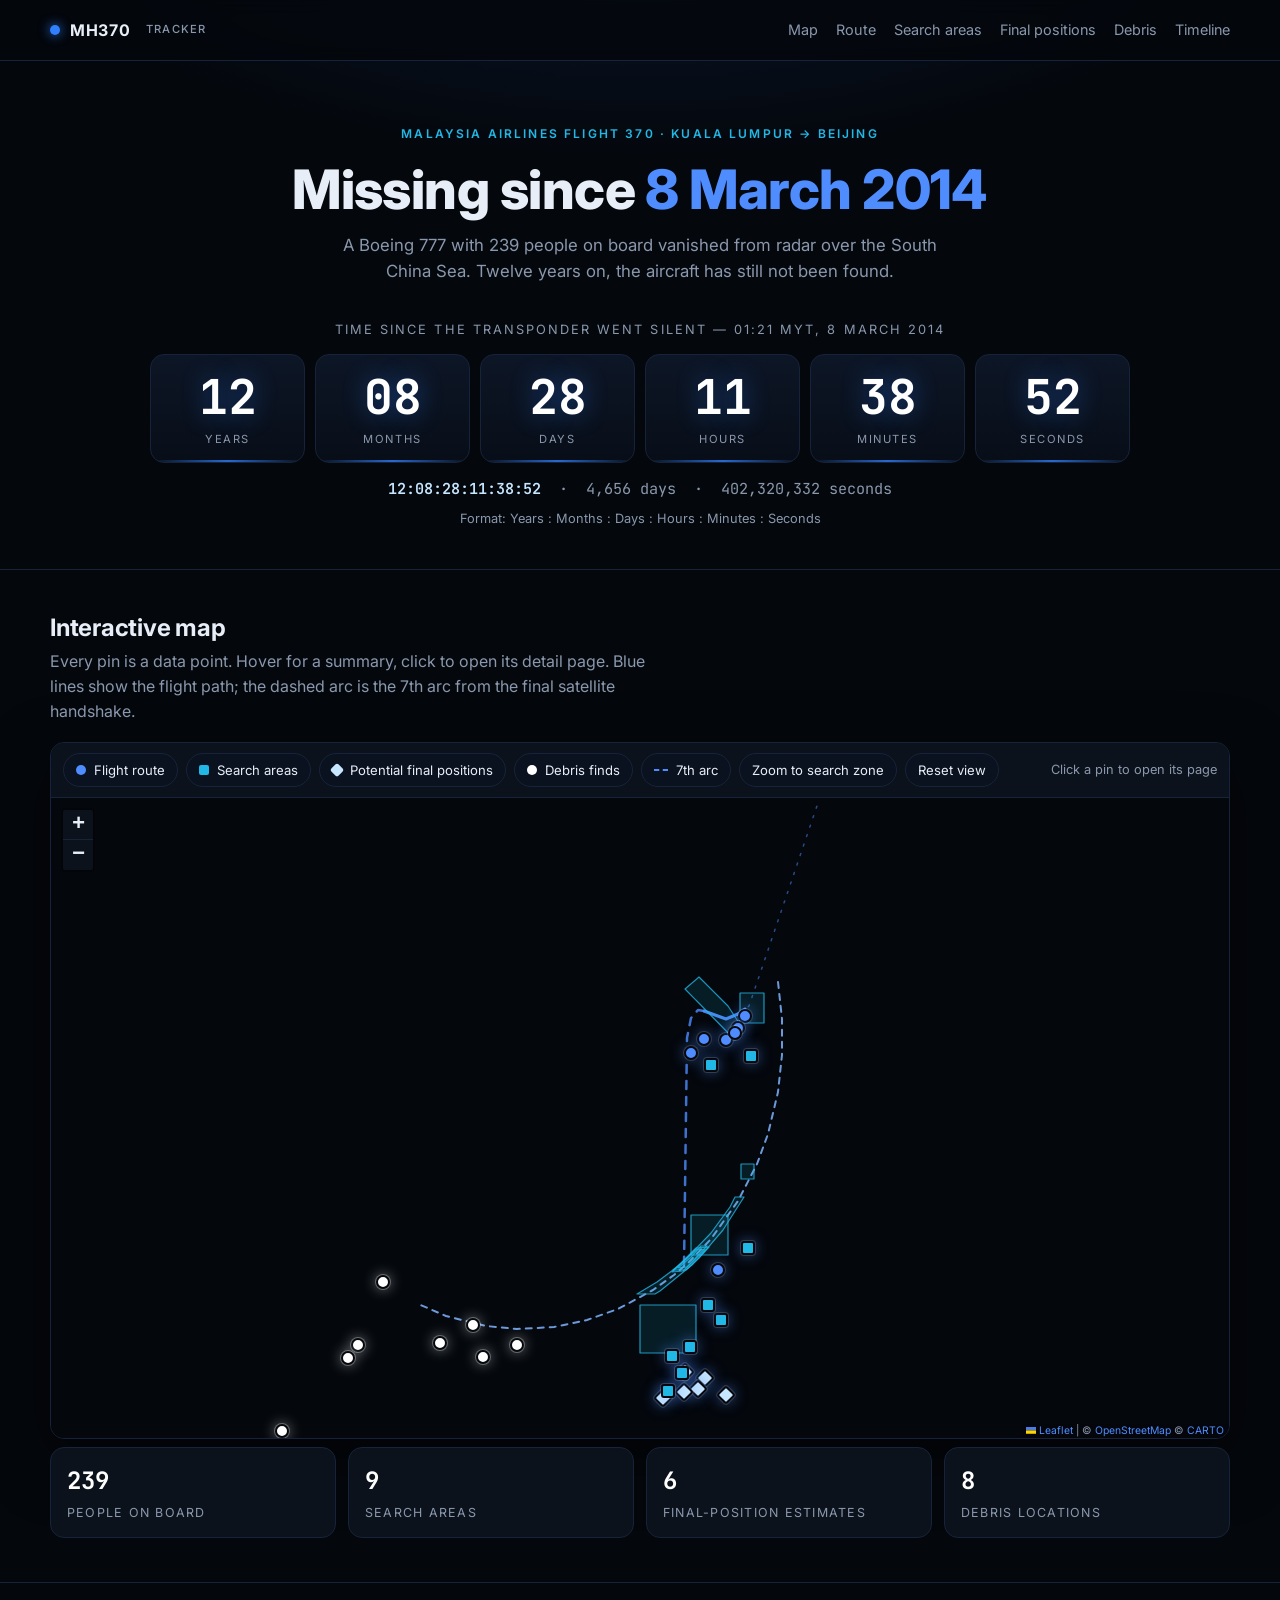
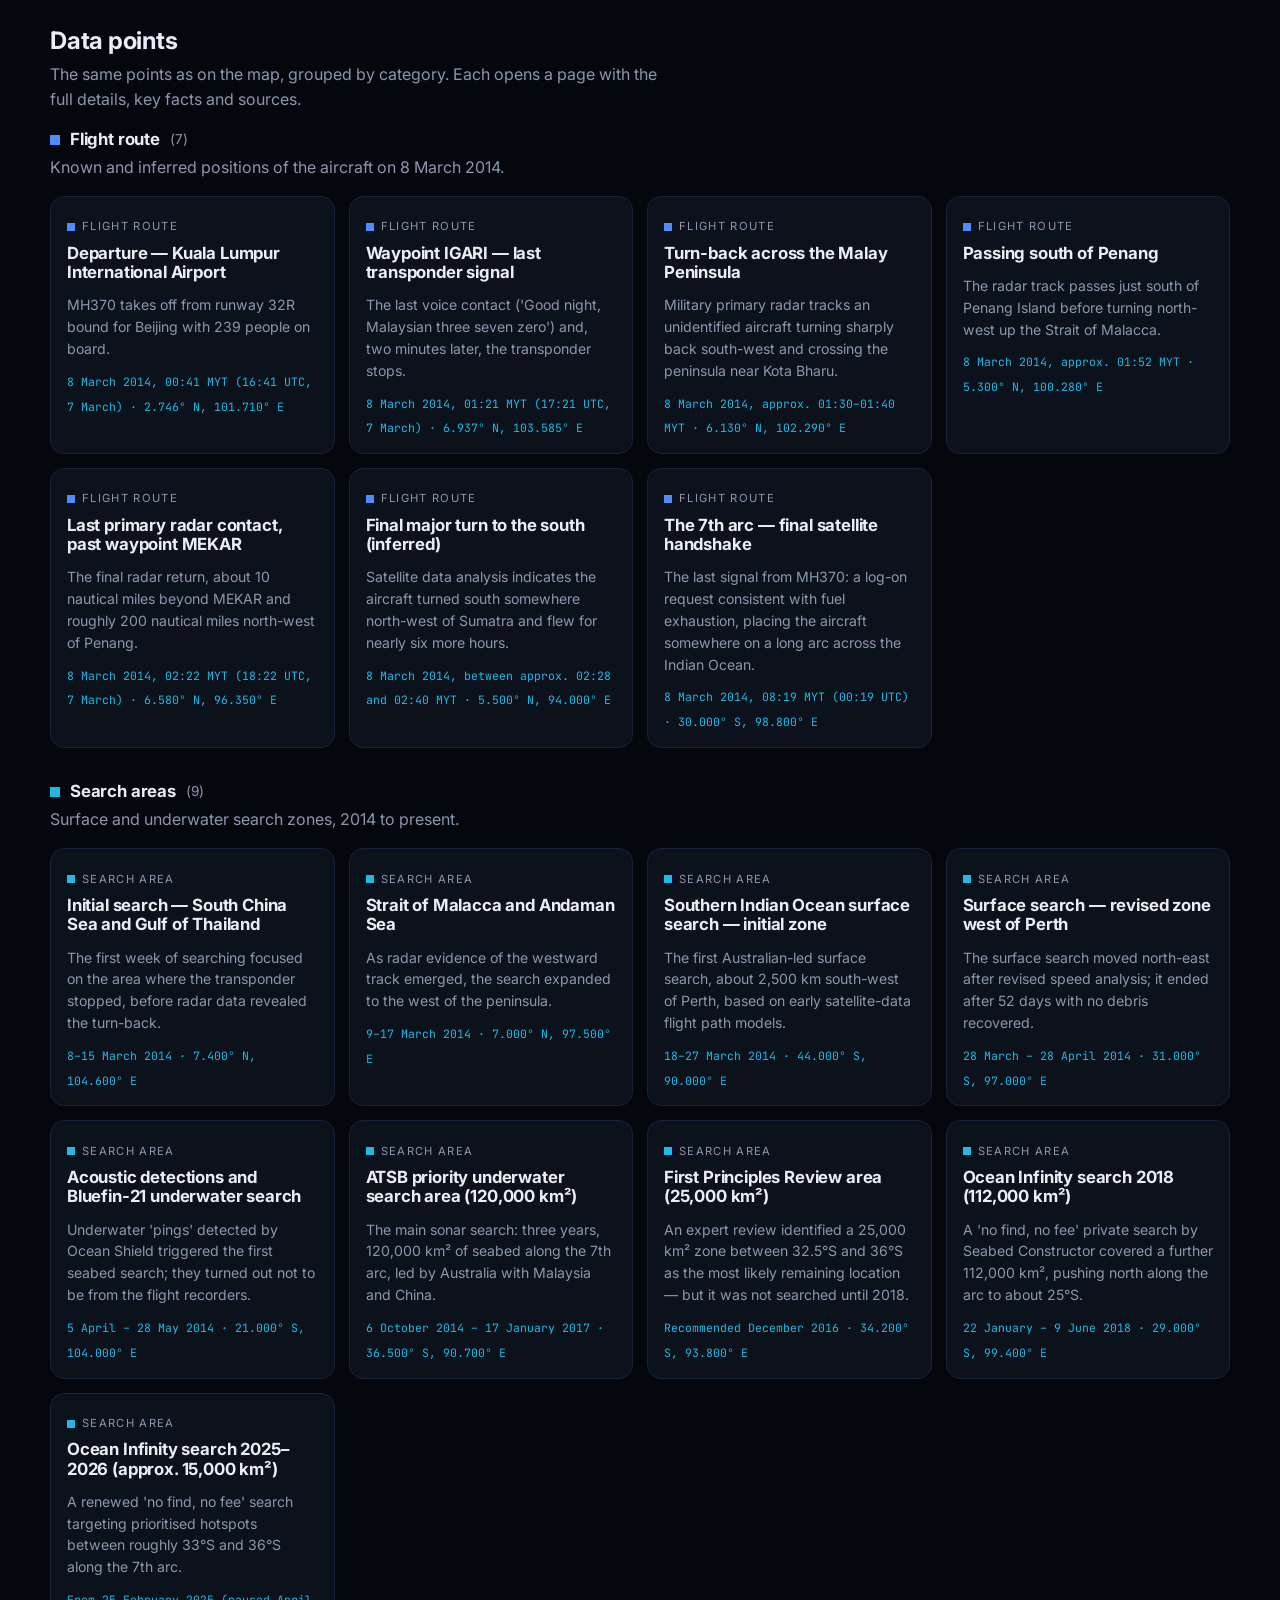
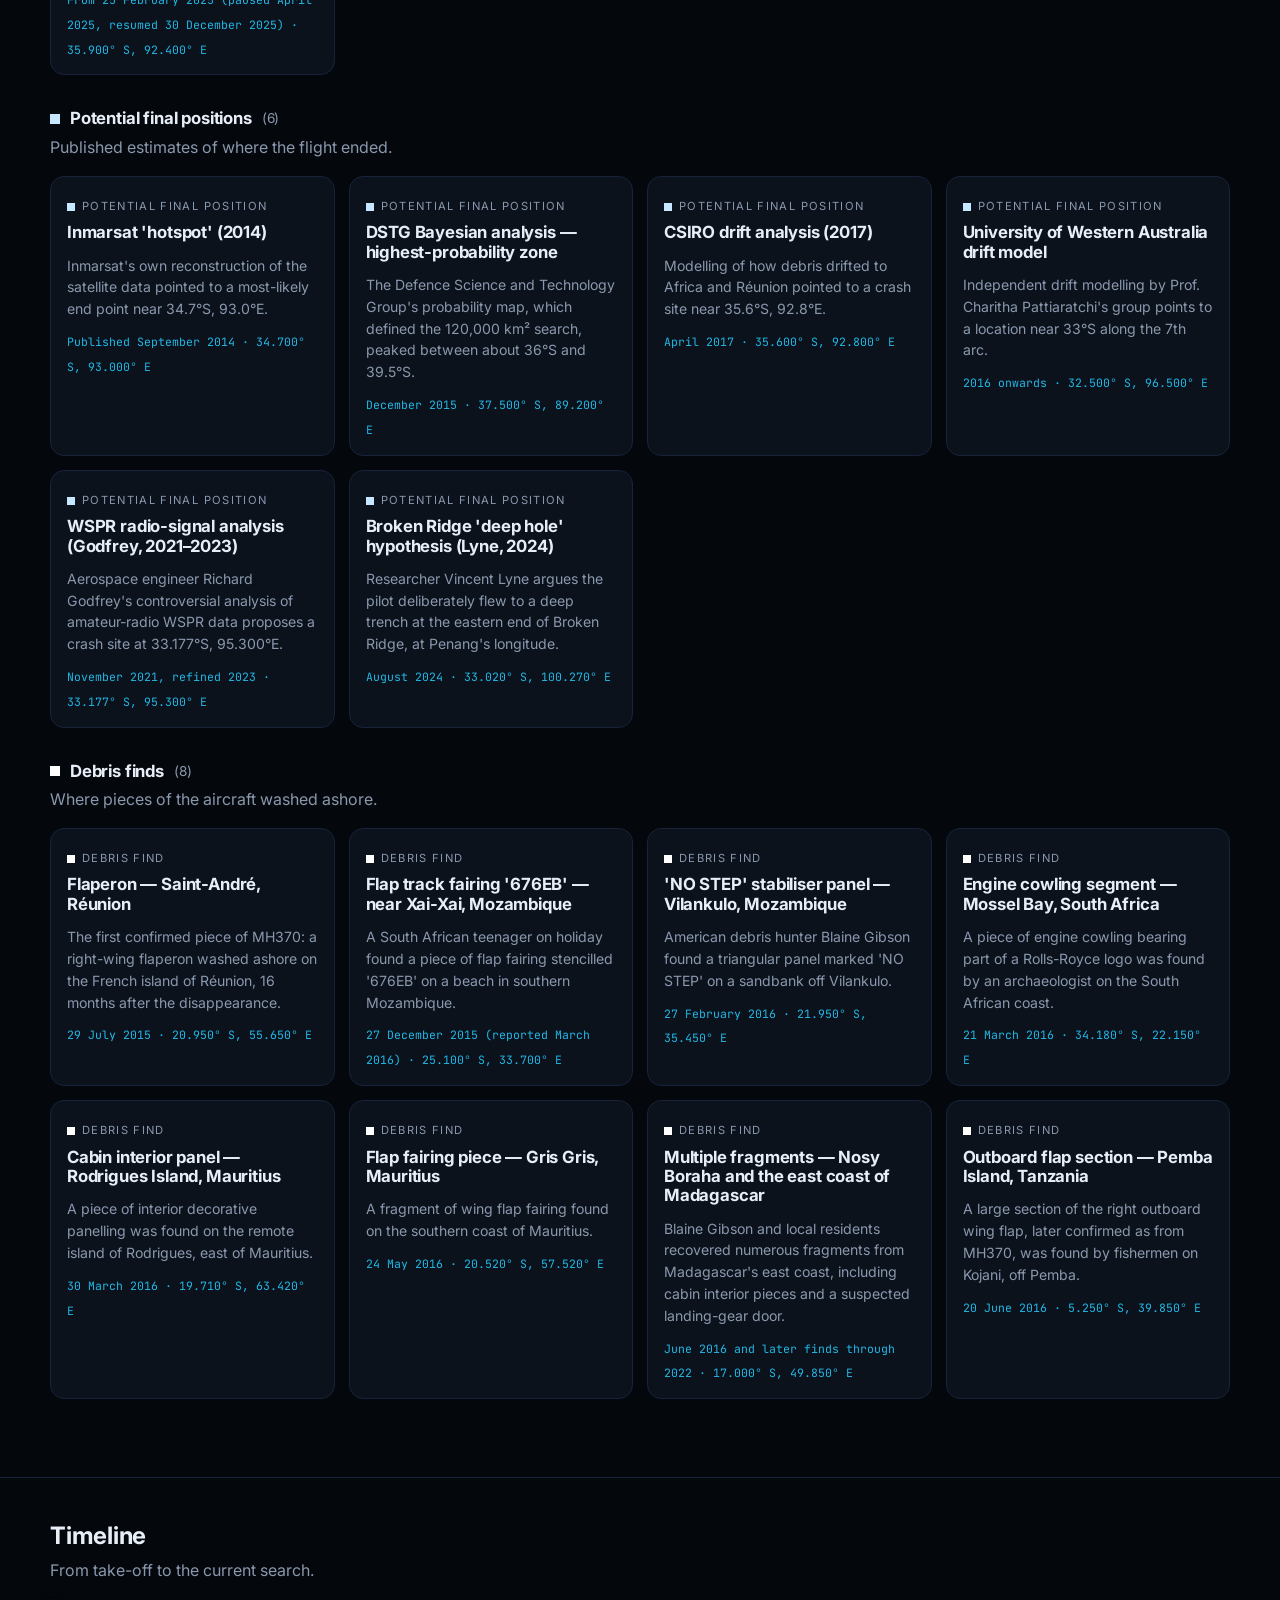
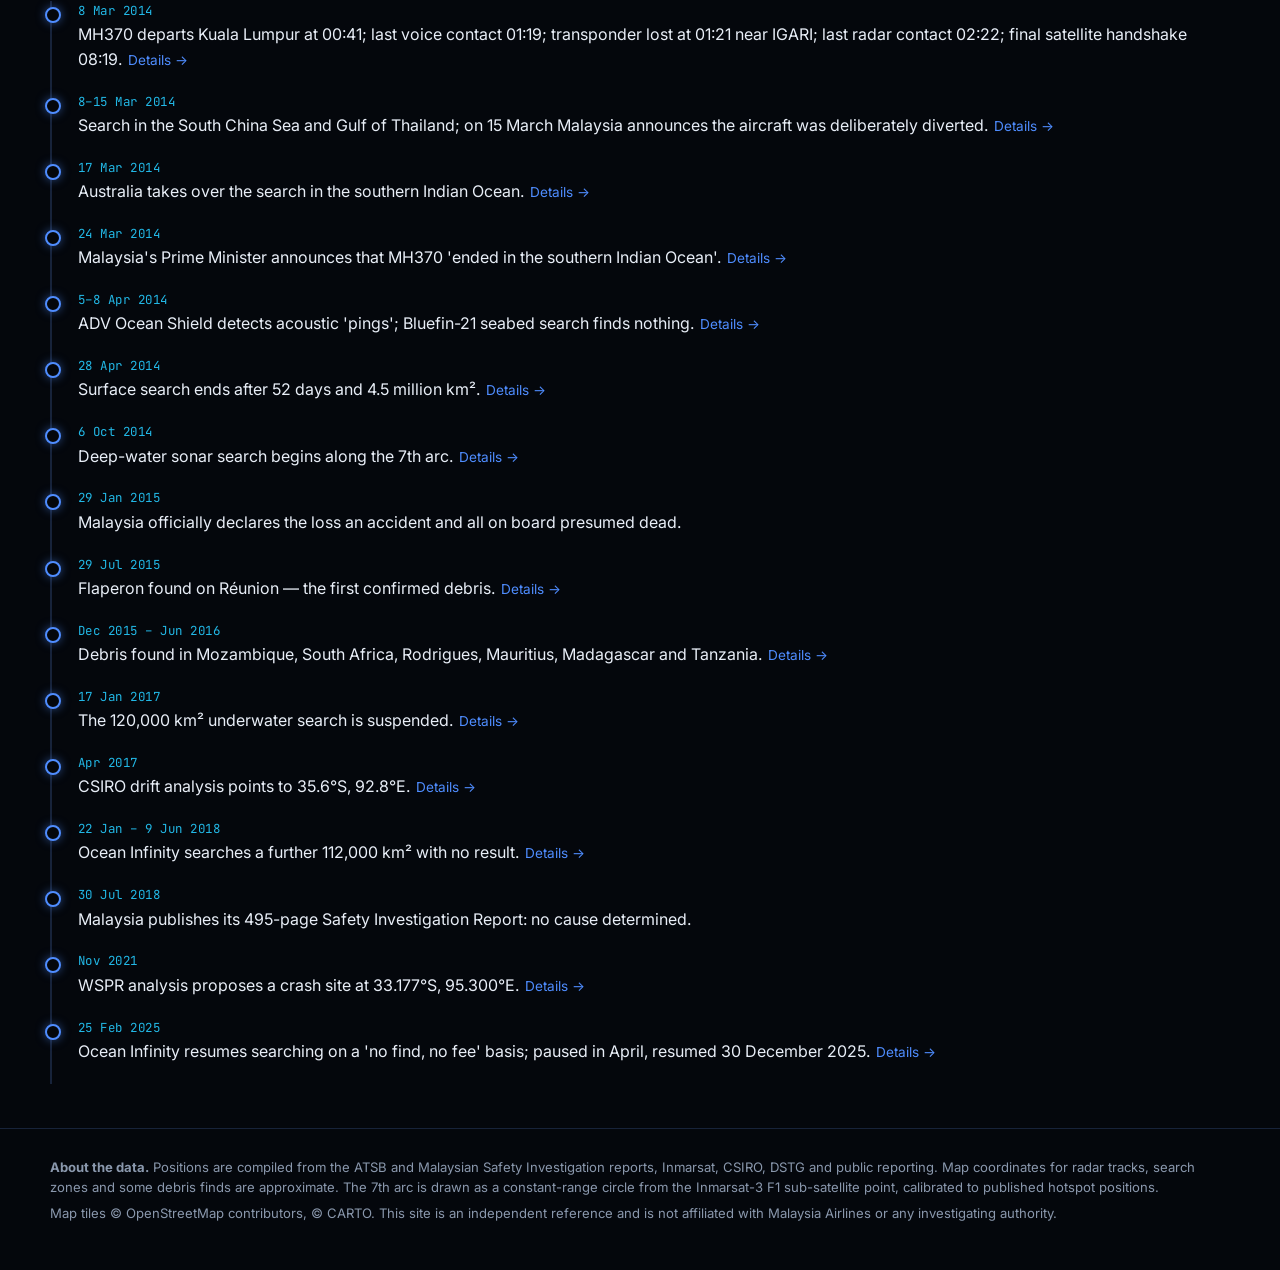
==== index.html @ e1761a9d "Build MH370 tracking website with map, detail pages and elapsed-time counter Static site (no build s" ====
<!DOCTYPE html>
<html lang="en">
<head>
  <meta charset="utf-8">
  <meta name="viewport" content="width=device-width, initial-scale=1">
  <title>MH370 — Flight route, search areas, debris and final positions</title>
  <meta name="description" content="An interactive map and timeline of Malaysia Airlines Flight 370: the flight route, search areas, potential final positions and confirmed debris, with a live counter since the disappearance.">
  <link rel="preconnect" href="https://fonts.googleapis.com">
  <link rel="preconnect" href="https://fonts.gstatic.com" crossorigin>
  <link href="https://fonts.googleapis.com/css2?family=Inter:wght@400;500;600;700;800&family=JetBrains+Mono:wght@400;600;700&display=swap" rel="stylesheet">
  <link rel="stylesheet" href="vendor/leaflet/leaflet.css">
  <link rel="stylesheet" href="css/style.css">
  <link rel="icon" href="data:image/svg+xml,%3Csvg xmlns='http://www.w3.org/2000/svg' viewBox='0 0 32 32'%3E%3Ccircle cx='16' cy='16' r='14' fill='%2304070c'/%3E%3Ccircle cx='16' cy='16' r='6' fill='%232f7fff'/%3E%3C/svg%3E">
</head>
<body>
  <header class="site-header">
    <div class="container">
      <a class="brand" href="index.html"><span class="dot"></span>MH370<small>Tracker</small></a>
      <nav class="nav">
        <a href="#map">Map</a>
        <a href="#group-route">Route</a>
        <a href="#group-search">Search areas</a>
        <a href="#group-position">Final positions</a>
        <a href="#group-debris">Debris</a>
        <a href="#timeline">Timeline</a>
      </nav>
    </div>
  </header>

  <main>
    <section class="hero container">
      <div class="eyebrow">Malaysia Airlines Flight 370 · Kuala Lumpur → Beijing</div>
      <h1>Missing since <span>8 March 2014</span></h1>
      <p class="lede">A Boeing 777 with 239 people on board vanished from radar over the South China Sea. Twelve years on, the aircraft has still not been found.</p>

      <div class="counter" aria-live="off">
        <div class="counter-label">Time since the transponder went silent — 01:21 MYT, 8 March 2014</div>
        <div class="counter-grid" role="timer">
          <div class="counter-cell"><div class="value" id="c-years">0</div><div class="unit">Years</div></div>
          <div class="counter-cell"><div class="value" id="c-months">00</div><div class="unit">Months</div></div>
          <div class="counter-cell"><div class="value" id="c-days">00</div><div class="unit">Days</div></div>
          <div class="counter-cell"><div class="value" id="c-hours">00</div><div class="unit">Hours</div></div>
          <div class="counter-cell"><div class="value" id="c-minutes">00</div><div class="unit">Minutes</div></div>
          <div class="counter-cell"><div class="value" id="c-seconds">00</div><div class="unit">Seconds</div></div>
        </div>
        <div class="counter-inline" id="c-inline"></div>
        <div class="counter-note">Format: Years : Months : Days : Hours : Minutes : Seconds</div>
      </div>
    </section>

    <section class="section" id="map-section">
      <div class="container">
        <div class="section-head">
          <div>
            <h2 id="map-title">Interactive map</h2>
            <p>Every pin is a data point. Hover for a summary, click to open its detail page. Blue lines show the flight path; the dashed arc is the 7th arc from the final satellite handshake.</p>
          </div>
        </div>
        <div class="map-wrap">
          <div class="map-toolbar">
            <button class="chip" data-layer="route"><span class="swatch route"></span>Flight route</button>
            <button class="chip" data-layer="search"><span class="swatch search"></span>Search areas</button>
            <button class="chip" data-layer="position"><span class="swatch position"></span>Potential final positions</button>
            <button class="chip" data-layer="debris"><span class="swatch debris"></span>Debris finds</button>
            <button class="chip" data-layer="arc"><span class="swatch arc"></span>7th arc</button>
            <button class="chip" id="fit-search">Zoom to search zone</button>
            <button class="chip" id="fit-all">Reset view</button>
            <span class="hint">Click a pin to open its page</span>
          </div>
          <div id="map"></div>
        </div>

        <div class="stats">
          <div class="stat"><div class="n">239</div><div class="l">People on board</div></div>
          <div class="stat"><div class="n" id="stat-search">0</div><div class="l">Search areas</div></div>
          <div class="stat"><div class="n" id="stat-position">0</div><div class="l">Final-position estimates</div></div>
          <div class="stat"><div class="n" id="stat-debris">0</div><div class="l">Debris locations</div></div>
        </div>
      </div>
    </section>

    <section class="section" id="data">
      <div class="container">
        <div class="section-head">
          <div>
            <h2>Data points</h2>
            <p>The same points as on the map, grouped by category. Each opens a page with the full details, key facts and sources.</p>
          </div>
        </div>
        <div id="cards"></div>
      </div>
    </section>

    <section class="section" id="timeline-section">
      <div class="container">
        <div class="section-head">
          <div>
            <h2 id="timeline-title">Timeline</h2>
            <p>From take-off to the current search.</p>
          </div>
        </div>
        <ol class="timeline" id="timeline"></ol>
      </div>
    </section>
  </main>

  <footer class="site-footer">
    <div class="container">
      <p><strong>About the data.</strong> Positions are compiled from the ATSB and Malaysian Safety Investigation reports, Inmarsat, CSIRO, DSTG and public reporting. Map coordinates for radar tracks, search zones and some debris finds are approximate. The 7th arc is drawn as a constant-range circle from the Inmarsat-3 F1 sub-satellite point, calibrated to published hotspot positions.</p>
      <p>Map tiles © OpenStreetMap contributors, © CARTO. This site is an independent reference and is not affiliated with Malaysia Airlines or any investigating authority.</p>
    </div>
  </footer>

  <script src="vendor/leaflet/leaflet.js"></script>
  <script src="js/data.js"></script>
  <script src="js/geo.js"></script>
  <script src="js/app.js"></script>
</body>
</html>
---- vendor/leaflet/leaflet.css ----
/* required styles */

.leaflet-pane,
.leaflet-tile,
.leaflet-marker-icon,
.leaflet-marker-shadow,
.leaflet-tile-container,
.leaflet-pane > svg,
.leaflet-pane > canvas,
.leaflet-zoom-box,
.leaflet-image-layer,
.leaflet-layer {
	position: absolute;
	left: 0;
	top: 0;
	}
.leaflet-container {
	overflow: hidden;
	}
.leaflet-tile,
.leaflet-marker-icon,
.leaflet-marker-shadow {
	-webkit-user-select: none;
	   -moz-user-select: none;
	        user-select: none;
	  -webkit-user-drag: none;
	}
/* Prevents IE11 from highlighting tiles in blue */
.leaflet-tile::selection {
	background: transparent;
}
/* Safari renders non-retina tile on retina better with this, but Chrome is worse */
.leaflet-safari .leaflet-tile {
	image-rendering: -webkit-optimize-contrast;
	}
/* hack that prevents hw layers "stretching" when loading new tiles */
.leaflet-safari .leaflet-tile-container {
	width: 1600px;
	height: 1600px;
	-webkit-transform-origin: 0 0;
	}
.leaflet-marker-icon,
.leaflet-marker-shadow {
	display: block;
	}
/* .leaflet-container svg: reset svg max-width decleration shipped in Joomla! (joomla.org) 3.x */
/* .leaflet-container img: map is broken in FF if you have max-width: 100% on tiles */
.leaflet-container .leaflet-overlay-pane svg {
	max-width: none !important;
	max-height: none !important;
	}
.leaflet-container .leaflet-marker-pane img,
.leaflet-container .leaflet-shadow-pane img,
.leaflet-container .leaflet-tile-pane img,
.leaflet-container img.leaflet-image-layer,
.leaflet-container .leaflet-tile {
	max-width: none !important;
	max-height: none !important;
	width: auto;
	padding: 0;
	}

.leaflet-container img.leaflet-tile {
	/* See: https://bugs.chromium.org/p/chromium/issues/detail?id=600120 */
	mix-blend-mode: plus-lighter;
}

.leaflet-container.leaflet-touch-zoom {
	-ms-touch-action: pan-x pan-y;
	touch-action: pan-x pan-y;
	}
.leaflet-container.leaflet-touch-drag {
	-ms-touch-action: pinch-zoom;
	/* Fallback for FF which doesn't support pinch-zoom */
	touch-action: none;
	touch-action: pinch-zoom;
}
.leaflet-container.leaflet-touch-drag.leaflet-touch-zoom {
	-ms-touch-action: none;
	touch-action: none;
}
.leaflet-container {
	-webkit-tap-highlight-color: transparent;
}
.leaflet-container a {
	-webkit-tap-highlight-color: rgba(51, 181, 229, 0.4);
}
.leaflet-tile {
	filter: inherit;
	visibility: hidden;
	}
.leaflet-tile-loaded {
	visibility: inherit;
	}
.leaflet-zoom-box {
	width: 0;
	height: 0;
	-moz-box-sizing: border-box;
	     box-sizing: border-box;
	z-index: 800;
	}
/* workaround for https://bugzilla.mozilla.org/show_bug.cgi?id=888319 */
.leaflet-overlay-pane svg {
	-moz-user-select: none;
	}

.leaflet-pane         { z-index: 400; }

.leaflet-tile-pane    { z-index: 200; }
.leaflet-overlay-pane { z-index: 400; }
.leaflet-shadow-pane  { z-index: 500; }
.leaflet-marker-pane  { z-index: 600; }
.leaflet-tooltip-pane   { z-index: 650; }
.leaflet-popup-pane   { z-index: 700; }

.leaflet-map-pane canvas { z-index: 100; }
.leaflet-map-pane svg    { z-index: 200; }

.leaflet-vml-shape {
	width: 1px;
	height: 1px;
	}
.lvml {
	behavior: url(#default#VML);
	display: inline-block;
	position: absolute;
	}


/* control positioning */

.leaflet-control {
	position: relative;
	z-index: 800;
	pointer-events: visiblePainted; /* IE 9-10 doesn't have auto */
	pointer-events: auto;
	}
.leaflet-top,
.leaflet-bottom {
	position: absolute;
	z-index: 1000;
	pointer-events: none;
	}
.leaflet-top {
	top: 0;
	}
.leaflet-right {
	right: 0;
	}
.leaflet-bottom {
	bottom: 0;
	}
.leaflet-left {
	left: 0;
	}
.leaflet-control {
	float: left;
	clear: both;
	}
.leaflet-right .leaflet-control {
	float: right;
	}
.leaflet-top .leaflet-control {
	margin-top: 10px;
	}
.leaflet-bottom .leaflet-control {
	margin-bottom: 10px;
	}
.leaflet-left .leaflet-control {
	margin-left: 10px;
	}
.leaflet-right .leaflet-control {
	margin-right: 10px;
	}


/* zoom and fade animations */

.leaflet-fade-anim .leaflet-popup {
	opacity: 0;
	-webkit-transition: opacity 0.2s linear;
	   -moz-transition: opacity 0.2s linear;
	        transition: opacity 0.2s linear;
	}
.leaflet-fade-anim .leaflet-map-pane .leaflet-popup {
	opacity: 1;
	}
.leaflet-zoom-animated {
	-webkit-transform-origin: 0 0;
	    -ms-transform-origin: 0 0;
	        transform-origin: 0 0;
	}
svg.leaflet-zoom-animated {
	will-change: transform;
}

.leaflet-zoom-anim .leaflet-zoom-animated {
	-webkit-transition: -webkit-transform 0.25s cubic-bezier(0,0,0.25,1);
	   -moz-transition:    -moz-transform 0.25s cubic-bezier(0,0,0.25,1);
	        transition:         transform 0.25s cubic-bezier(0,0,0.25,1);
	}
.leaflet-zoom-anim .leaflet-tile,
.leaflet-pan-anim .leaflet-tile {
	-webkit-transition: none;
	   -moz-transition: none;
	        transition: none;
	}

.leaflet-zoom-anim .leaflet-zoom-hide {
	visibility: hidden;
	}


/* cursors */

.leaflet-interactive {
	cursor: pointer;
	}
.leaflet-grab {
	cursor: -webkit-grab;
	cursor:    -moz-grab;
	cursor:         grab;
	}
.leaflet-crosshair,
.leaflet-crosshair .leaflet-interactive {
	cursor: crosshair;
	}
.leaflet-popup-pane,
.leaflet-control {
	cursor: auto;
	}
.leaflet-dragging .leaflet-grab,
.leaflet-dragging .leaflet-grab .leaflet-interactive,
.leaflet-dragging .leaflet-marker-draggable {
	cursor: move;
	cursor: -webkit-grabbing;
	cursor:    -moz-grabbing;
	cursor:         grabbing;
	}

/* marker & overlays interactivity */
.leaflet-marker-icon,
.leaflet-marker-shadow,
.leaflet-image-layer,
.leaflet-pane > svg path,
.leaflet-tile-container {
	pointer-events: none;
	}

.leaflet-marker-icon.leaflet-interactive,
.leaflet-image-layer.leaflet-interactive,
.leaflet-pane > svg path.leaflet-interactive,
svg.leaflet-image-layer.leaflet-interactive path {
	pointer-events: visiblePainted; /* IE 9-10 doesn't have auto */
	pointer-events: auto;
	}

/* visual tweaks */

.leaflet-container {
	background: #ddd;
	outline-offset: 1px;
	}
.leaflet-container a {
	color: #0078A8;
	}
.leaflet-zoom-box {
	border: 2px dotted #38f;
	background: rgba(255,255,255,0.5);
	}


/* general typography */
.leaflet-container {
	font-family: "Helvetica Neue", Arial, Helvetica, sans-serif;
	font-size: 12px;
	font-size: 0.75rem;
	line-height: 1.5;
	}


/* general toolbar styles */

.leaflet-bar {
	box-shadow: 0 1px 5px rgba(0,0,0,0.65);
	border-radius: 4px;
	}
.leaflet-bar a {
	background-color: #fff;
	border-bottom: 1px solid #ccc;
	width: 26px;
	height: 26px;
	line-height: 26px;
	display: block;
	text-align: center;
	text-decoration: none;
	color: black;
	}
.leaflet-bar a,
.leaflet-control-layers-toggle {
	background-position: 50% 50%;
	background-repeat: no-repeat;
	display: block;
	}
.leaflet-bar a:hover,
.leaflet-bar a:focus {
	background-color: #f4f4f4;
	}
.leaflet-bar a:first-child {
	border-top-left-radius: 4px;
	border-top-right-radius: 4px;
	}
.leaflet-bar a:last-child {
	border-bottom-left-radius: 4px;
	border-bottom-right-radius: 4px;
	border-bottom: none;
	}
.leaflet-bar a.leaflet-disabled {
	cursor: default;
	background-color: #f4f4f4;
	color: #bbb;
	}

.leaflet-touch .leaflet-bar a {
	width: 30px;
	height: 30px;
	line-height: 30px;
	}
.leaflet-touch .leaflet-bar a:first-child {
	border-top-left-radius: 2px;
	border-top-right-radius: 2px;
	}
.leaflet-touch .leaflet-bar a:last-child {
	border-bottom-left-radius: 2px;
	border-bottom-right-radius: 2px;
	}

/* zoom control */

.leaflet-control-zoom-in,
.leaflet-control-zoom-out {
	font: bold 18px 'Lucida Console', Monaco, monospace;
	text-indent: 1px;
	}

.leaflet-touch .leaflet-control-zoom-in, .leaflet-touch .leaflet-control-zoom-out  {
	font-size: 22px;
	}


/* layers control */

.leaflet-control-layers {
	box-shadow: 0 1px 5px rgba(0,0,0,0.4);
	background: #fff;
	border-radius: 5px;
	}
.leaflet-control-layers-toggle {
	background-image: url(images/layers.png);
	width: 36px;
	height: 36px;
	}
.leaflet-retina .leaflet-control-layers-toggle {
	background-image: url(images/layers-2x.png);
	background-size: 26px 26px;
	}
.leaflet-touch .leaflet-control-layers-toggle {
	width: 44px;
	height: 44px;
	}
.leaflet-control-layers .leaflet-control-layers-list,
.leaflet-control-layers-expanded .leaflet-control-layers-toggle {
	display: none;
	}
.leaflet-control-layers-expanded .leaflet-control-layers-list {
	display: block;
	position: relative;
	}
.leaflet-control-layers-expanded {
	padding: 6px 10px 6px 6px;
	color: #333;
	background: #fff;
	}
.leaflet-control-layers-scrollbar {
	overflow-y: scroll;
	overflow-x: hidden;
	padding-right: 5px;
	}
.leaflet-control-layers-selector {
	margin-top: 2px;
	position: relative;
	top: 1px;
	}
.leaflet-control-layers label {
	display: block;
	font-size: 13px;
	font-size: 1.08333em;
	}
.leaflet-control-layers-separator {
	height: 0;
	border-top: 1px solid #ddd;
	margin: 5px -10px 5px -6px;
	}

/* Default icon URLs */
.leaflet-default-icon-path { /* used only in path-guessing heuristic, see L.Icon.Default */
	background-image: url(images/marker-icon.png);
	}


/* attribution and scale controls */

.leaflet-container .leaflet-control-attribution {
	background: #fff;
	background: rgba(255, 255, 255, 0.8);
	margin: 0;
	}
.leaflet-control-attribution,
.leaflet-control-scale-line {
	padding: 0 5px;
	color: #333;
	line-height: 1.4;
	}
.leaflet-control-attribution a {
	text-decoration: none;
	}
.leaflet-control-attribution a:hover,
.leaflet-control-attribution a:focus {
	text-decoration: underline;
	}
.leaflet-attribution-flag {
	display: inline !important;
	vertical-align: baseline !important;
	width: 1em;
	height: 0.6669em;
	}
.leaflet-left .leaflet-control-scale {
	margin-left: 5px;
	}
.leaflet-bottom .leaflet-control-scale {
	margin-bottom: 5px;
	}
.leaflet-control-scale-line {
	border: 2px solid #777;
	border-top: none;
	line-height: 1.1;
	padding: 2px 5px 1px;
	white-space: nowrap;
	-moz-box-sizing: border-box;
	     box-sizing: border-box;
	background: rgba(255, 255, 255, 0.8);
	text-shadow: 1px 1px #fff;
	}
.leaflet-control-scale-line:not(:first-child) {
	border-top: 2px solid #777;
	border-bottom: none;
	margin-top: -2px;
	}
.leaflet-control-scale-line:not(:first-child):not(:last-child) {
	border-bottom: 2px solid #777;
	}

.leaflet-touch .leaflet-control-attribution,
.leaflet-touch .leaflet-control-layers,
.leaflet-touch .leaflet-bar {
	box-shadow: none;
	}
.leaflet-touch .leaflet-control-layers,
.leaflet-touch .leaflet-bar {
	border: 2px solid rgba(0,0,0,0.2);
	background-clip: padding-box;
	}


/* popup */

.leaflet-popup {
	position: absolute;
	text-align: center;
	margin-bottom: 20px;
	}
.leaflet-popup-content-wrapper {
	padding: 1px;
	text-align: left;
	border-radius: 12px;
	}
.leaflet-popup-content {
	margin: 13px 24px 13px 20px;
	line-height: 1.3;
	font-size: 13px;
	font-size: 1.08333em;
	min-height: 1px;
	}
.leaflet-popup-content p {
	margin: 17px 0;
	margin: 1.3em 0;
	}
.leaflet-popup-tip-container {
	width: 40px;
	height: 20px;
	position: absolute;
	left: 50%;
	margin-top: -1px;
	margin-left: -20px;
	overflow: hidden;
	pointer-events: none;
	}
.leaflet-popup-tip {
	width: 17px;
	height: 17px;
	padding: 1px;

	margin: -10px auto 0;
	pointer-events: auto;

	-webkit-transform: rotate(45deg);
	   -moz-transform: rotate(45deg);
	    -ms-transform: rotate(45deg);
	        transform: rotate(45deg);
	}
.leaflet-popup-content-wrapper,
.leaflet-popup-tip {
	background: white;
	color: #333;
	box-shadow: 0 3px 14px rgba(0,0,0,0.4);
	}
.leaflet-container a.leaflet-popup-close-button {
	position: absolute;
	top: 0;
	right: 0;
	border: none;
	text-align: center;
	width: 24px;
	height: 24px;
	font: 16px/24px Tahoma, Verdana, sans-serif;
	color: #757575;
	text-decoration: none;
	background: transparent;
	}
.leaflet-container a.leaflet-popup-close-button:hover,
.leaflet-container a.leaflet-popup-close-button:focus {
	color: #585858;
	}
.leaflet-popup-scrolled {
	overflow: auto;
	}

.leaflet-oldie .leaflet-popup-content-wrapper {
	-ms-zoom: 1;
	}
.leaflet-oldie .leaflet-popup-tip {
	width: 24px;
	margin: 0 auto;

	-ms-filter: "progid:DXImageTransform.Microsoft.Matrix(M11=0.70710678, M12=0.70710678, M21=-0.70710678, M22=0.70710678)";
	filter: progid:DXImageTransform.Microsoft.Matrix(M11=0.70710678, M12=0.70710678, M21=-0.70710678, M22=0.70710678);
	}

.leaflet-oldie .leaflet-control-zoom,
.leaflet-oldie .leaflet-control-layers,
.leaflet-oldie .leaflet-popup-content-wrapper,
.leaflet-oldie .leaflet-popup-tip {
	border: 1px solid #999;
	}


/* div icon */

.leaflet-div-icon {
	background: #fff;
	border: 1px solid #666;
	}


/* Tooltip */
/* Base styles for the element that has a tooltip */
.leaflet-tooltip {
	position: absolute;
	padding: 6px;
	background-color: #fff;
	border: 1px solid #fff;
	border-radius: 3px;
	color: #222;
	white-space: nowrap;
	-webkit-user-select: none;
	-moz-user-select: none;
	-ms-user-select: none;
	user-select: none;
	pointer-events: none;
	box-shadow: 0 1px 3px rgba(0,0,0,0.4);
	}
.leaflet-tooltip.leaflet-interactive {
	cursor: pointer;
	pointer-events: auto;
	}
.leaflet-tooltip-top:before,
.leaflet-tooltip-bottom:before,
.leaflet-tooltip-left:before,
.leaflet-tooltip-right:before {
	position: absolute;
	pointer-events: none;
	border: 6px solid transparent;
	background: transparent;
	content: "";
	}

/* Directions */

.leaflet-tooltip-bottom {
	margin-top: 6px;
}
.leaflet-tooltip-top {
	margin-top: -6px;
}
.leaflet-tooltip-bottom:before,
.leaflet-tooltip-top:before {
	left: 50%;
	margin-left: -6px;
	}
.leaflet-tooltip-top:before {
	bottom: 0;
	margin-bottom: -12px;
	border-top-color: #fff;
	}
.leaflet-tooltip-bottom:before {
	top: 0;
	margin-top: -12px;
	margin-left: -6px;
	border-bottom-color: #fff;
	}
.leaflet-tooltip-left {
	margin-left: -6px;
}
.leaflet-tooltip-right {
	margin-left: 6px;
}
.leaflet-tooltip-left:before,
.leaflet-tooltip-right:before {
	top: 50%;
	margin-top: -6px;
	}
.leaflet-tooltip-left:before {
	right: 0;
	margin-right: -12px;
	border-left-color: #fff;
	}
.leaflet-tooltip-right:before {
	left: 0;
	margin-left: -12px;
	border-right-color: #fff;
	}

/* Printing */

@media print {
	/* Prevent printers from removing background-images of controls. */
	.leaflet-control {
		-webkit-print-color-adjust: exact;
		print-color-adjust: exact;
		}
	}
---- css/style.css ----
:root {
  --bg: #04070c;
  --bg-2: #080d15;
  --panel: #0b121c;
  --line: #17233a;
  --blue: #2f7fff;
  --blue-2: #4f8dff;
  --cyan: #22b8e6;
  --ice: #c7e6ff;
  --text: #e8eef7;
  --muted: #8a98ad;
  --route: #4f8dff;
  --search: #22b8e6;
  --position: #c7e6ff;
  --debris: #ffffff;
  --radius: 14px;
  --font: "Inter", system-ui, -apple-system, "Segoe UI", Roboto, sans-serif;
  --mono: "JetBrains Mono", ui-monospace, SFMono-Regular, Menlo, monospace;
}

* { box-sizing: border-box; }
html { scroll-behavior: smooth; }
body {
  margin: 0;
  font-family: var(--font);
  background: radial-gradient(1200px 600px at 50% -200px, #0d1f3d 0%, var(--bg) 60%) fixed, var(--bg);
  color: var(--text);
  line-height: 1.55;
  -webkit-font-smoothing: antialiased;
}
a { color: var(--blue-2); text-decoration: none; }
a:hover { text-decoration: underline; }
h1, h2, h3 { line-height: 1.15; margin: 0 0 .5rem; letter-spacing: -0.01em; }
p { margin: 0 0 1rem; }
.container { width: min(1180px, 100% - 32px); margin: 0 auto; }

/* Header */
.site-header {
  position: sticky; top: 0; z-index: 1100;
  background: rgba(4, 7, 12, 0.82);
  backdrop-filter: blur(10px);
  border-bottom: 1px solid var(--line);
}
.site-header .container { display: flex; align-items: center; justify-content: space-between; height: 60px; gap: 16px; }
.brand { display: flex; align-items: center; gap: 10px; color: var(--text); font-weight: 700; letter-spacing: .04em; }
.brand:hover { text-decoration: none; }
.brand .dot { width: 10px; height: 10px; border-radius: 50%; background: var(--blue); box-shadow: 0 0 12px var(--blue); }
.brand small { color: var(--muted); font-weight: 500; letter-spacing: .1em; text-transform: uppercase; font-size: .7rem; margin-left: 6px; }
.nav { display: flex; gap: 18px; font-size: .9rem; }
.nav a { color: var(--muted); }
.nav a:hover { color: var(--text); text-decoration: none; }
@media (max-width: 600px) { .nav { display: none; } }

/* Hero + counter */
.hero { padding: 64px 0 40px; text-align: center; }
.hero .eyebrow { color: var(--cyan); text-transform: uppercase; letter-spacing: .18em; font-size: .75rem; font-weight: 600; margin-bottom: 14px; }
.hero h1 { font-size: clamp(2rem, 5vw, 3.4rem); font-weight: 800; }
.hero h1 span { color: var(--blue-2); }
.hero .lede { color: var(--muted); max-width: 640px; margin: 12px auto 0; font-size: 1.05rem; }

.counter { margin: 36px auto 0; max-width: 980px; }
.counter-label { color: var(--muted); font-size: .8rem; letter-spacing: .16em; text-transform: uppercase; margin-bottom: 14px; }
.counter-grid {
  display: grid;
  grid-template-columns: repeat(6, minmax(0, 1fr));
  gap: 10px;
}
.counter-cell {
  background: linear-gradient(180deg, #0d1626 0%, #080e18 100%);
  border: 1px solid var(--line);
  border-radius: var(--radius);
  padding: 18px 6px 14px;
  position: relative;
  overflow: hidden;
}
.counter-cell::after {
  content: ""; position: absolute; inset: auto 0 0 0; height: 2px;
  background: linear-gradient(90deg, transparent, var(--blue), transparent);
  opacity: .8;
}
.counter-cell .value {
  font-family: var(--mono);
  font-size: clamp(1.6rem, 4.5vw, 3rem);
  font-weight: 700;
  color: #fff;
  font-variant-numeric: tabular-nums;
  text-shadow: 0 0 24px rgba(47, 127, 255, .45);
  line-height: 1;
}
.counter-cell .unit { color: var(--muted); font-size: .7rem; letter-spacing: .14em; text-transform: uppercase; margin-top: 10px; }
.counter-cell .sep { display: none; }
.counter-inline {
  font-family: var(--mono);
  color: var(--muted);
  margin-top: 14px;
  font-size: .95rem;
  font-variant-numeric: tabular-nums;
}
.counter-inline strong { color: var(--ice); font-weight: 600; }
.counter-note { color: var(--muted); font-size: .8rem; margin-top: 8px; }
@media (max-width: 720px) {
  .counter-grid { grid-template-columns: repeat(3, minmax(0, 1fr)); }
}

/* Sections */
.section { padding: 44px 0; border-top: 1px solid var(--line); }
.section-head { display: flex; align-items: flex-end; justify-content: space-between; gap: 16px; flex-wrap: wrap; margin-bottom: 18px; }
.section-head h2 { font-size: 1.5rem; }
.section-head p { color: var(--muted); margin: 0; max-width: 620px; }

/* Map */
.map-wrap {
  border: 1px solid var(--line);
  border-radius: var(--radius);
  overflow: hidden;
  background: var(--bg-2);
  box-shadow: 0 20px 60px rgba(0, 0, 0, .5);
}
#map { height: min(72vh, 640px); min-height: 380px; background: #04070c; }
.map-toolbar {
  display: flex; flex-wrap: wrap; gap: 8px; align-items: center;
  padding: 10px 12px; border-bottom: 1px solid var(--line); background: var(--panel);
}
.map-toolbar .hint { color: var(--muted); font-size: .8rem; margin-left: auto; }
.chip {
  display: inline-flex; align-items: center; gap: 8px;
  border: 1px solid var(--line); background: #0a1220; color: var(--text);
  padding: 6px 12px; border-radius: 999px; font: inherit; font-size: .82rem; cursor: pointer;
  transition: border-color .15s, background .15s, opacity .15s;
}
.chip:hover { border-color: var(--blue); }
.chip.off { opacity: .45; }
.chip .swatch { width: 10px; height: 10px; border-radius: 50%; display: inline-block; }
.chip .swatch.route { background: var(--route); }
.chip .swatch.search { background: var(--search); border-radius: 2px; }
.chip .swatch.position { background: var(--position); transform: rotate(45deg); border-radius: 2px; }
.chip .swatch.debris { background: var(--debris); }
.chip .swatch.arc { background: transparent; border: 2px dashed var(--blue-2); width: 14px; height: 0; border-width: 2px 0 0 0; border-radius: 0; }

/* Leaflet overrides for dark theme */
.leaflet-container { font-family: var(--font); }
.leaflet-control-zoom a { background: var(--panel) !important; color: var(--text) !important; border-color: var(--line) !important; }
.leaflet-control-attribution { background: rgba(4, 7, 12, .75) !important; color: var(--muted) !important; font-size: .65rem !important; }
.leaflet-control-attribution a { color: var(--blue-2) !important; }
.leaflet-tooltip.mh-tip {
  background: #0b121c; color: var(--text); border: 1px solid var(--line);
  border-radius: 8px; padding: 6px 10px; font-size: .8rem; box-shadow: 0 8px 24px rgba(0,0,0,.5);
}
.leaflet-tooltip.mh-tip::before { border-top-color: var(--line); }
.leaflet-tooltip.mh-tip .t { font-weight: 600; display: block; }
.leaflet-tooltip.mh-tip .d { color: var(--muted); font-size: .72rem; }

.pin { position: relative; cursor: pointer; }
.pin::before {
  content: ""; position: absolute; inset: 0;
  border: 2px solid #04070c; box-shadow: 0 0 0 1px rgba(255,255,255,.15), 0 0 14px rgba(79,141,255,.55);
  transition: transform .15s;
}
.pin:hover::before { transform: scale(1.35); }
.pin.route::before { background: var(--route); border-radius: 50%; }
.pin.search::before { background: var(--search); border-radius: 3px; }
.pin.position::before { background: var(--position); border-radius: 3px; transform: rotate(45deg); }
.pin.position:hover::before { transform: rotate(45deg) scale(1.35); }
.pin.debris::before { background: var(--debris); border-radius: 50%; box-shadow: 0 0 0 1px rgba(255,255,255,.3), 0 0 14px rgba(255,255,255,.5); }
.pin.pulse::after {
  content: ""; position: absolute; inset: -6px; border-radius: 50%;
  border: 2px solid var(--blue-2); opacity: 0; animation: pulse 2.2s ease-out infinite;
}
@keyframes pulse { 0% { transform: scale(.5); opacity: .9; } 100% { transform: scale(1.8); opacity: 0; } }

/* Cards */
.cards { display: grid; grid-template-columns: repeat(auto-fill, minmax(260px, 1fr)); gap: 14px; }
.card {
  display: block; color: var(--text);
  background: var(--panel); border: 1px solid var(--line); border-radius: var(--radius);
  padding: 16px 16px 14px; transition: border-color .15s, transform .15s;
}
.card:hover { border-color: var(--blue); text-decoration: none; transform: translateY(-2px); }
.card .tag { display: inline-flex; align-items: center; gap: 7px; font-size: .7rem; letter-spacing: .12em; text-transform: uppercase; color: var(--muted); margin-bottom: 8px; }
.card h3 { font-size: 1rem; margin-bottom: 6px; }
.card p { color: var(--muted); font-size: .88rem; margin: 0 0 8px; }
.card .meta { font-family: var(--mono); font-size: .72rem; color: var(--cyan); }
.group { margin-bottom: 34px; }
.group h3 { font-size: 1.05rem; display: flex; align-items: center; gap: 10px; margin-bottom: 12px; }
.group h3 .swatch { width: 10px; height: 10px; display: inline-block; }
.group h3 .count { color: var(--muted); font-weight: 400; font-size: .85rem; }

/* Timeline */
.timeline { list-style: none; margin: 0; padding: 0; border-left: 2px solid var(--line); }
.timeline li { position: relative; padding: 0 0 20px 26px; }
.timeline li::before {
  content: ""; position: absolute; left: -7px; top: 6px; width: 12px; height: 12px; border-radius: 50%;
  background: var(--bg); border: 2px solid var(--blue-2); box-shadow: 0 0 10px rgba(79,141,255,.5);
}
.timeline .when { font-family: var(--mono); font-size: .78rem; color: var(--cyan); letter-spacing: .04em; }
.timeline .what { margin: 2px 0 0; color: var(--text); }
.timeline .what a { margin-left: 6px; font-size: .85rem; white-space: nowrap; }

/* Stats */
.stats { display: grid; grid-template-columns: repeat(auto-fit, minmax(160px, 1fr)); gap: 12px; margin-top: 8px; }
.stat { background: var(--panel); border: 1px solid var(--line); border-radius: var(--radius); padding: 14px 16px; }
.stat .n { font-family: var(--mono); font-size: 1.5rem; font-weight: 700; color: #fff; }
.stat .l { color: var(--muted); font-size: .78rem; text-transform: uppercase; letter-spacing: .1em; margin-top: 4px; }

/* Detail page */
.detail-hero { padding: 40px 0 20px; }
.crumbs { font-size: .85rem; color: var(--muted); margin-bottom: 14px; }
.crumbs a { color: var(--muted); }
.crumbs a:hover { color: var(--text); }
.badge {
  display: inline-flex; align-items: center; gap: 8px; padding: 5px 12px; border-radius: 999px;
  font-size: .72rem; letter-spacing: .12em; text-transform: uppercase; font-weight: 600;
  border: 1px solid var(--line); background: #0a1220; color: var(--ice); margin-right: 8px;
}
.badge .swatch { width: 9px; height: 9px; display: inline-block; }
.badge.status { color: #fff; border-color: var(--blue); }
.badge.approx { color: var(--muted); }
.detail-hero h1 { font-size: clamp(1.6rem, 4vw, 2.6rem); margin-top: 14px; }
.detail-hero .summary { color: var(--muted); font-size: 1.1rem; max-width: 760px; }
.detail-grid { display: grid; grid-template-columns: minmax(0, 1.6fr) minmax(280px, 1fr); gap: 22px; padding-bottom: 50px; }
@media (max-width: 860px) { .detail-grid { grid-template-columns: 1fr; } }
.prose p { font-size: 1.02rem; }
.aside { display: flex; flex-direction: column; gap: 16px; }
.panel { background: var(--panel); border: 1px solid var(--line); border-radius: var(--radius); padding: 16px 18px; }
.panel h3 { font-size: .78rem; letter-spacing: .14em; text-transform: uppercase; color: var(--muted); margin-bottom: 12px; }
.facts { margin: 0; display: grid; grid-template-columns: 1fr; gap: 10px; }
.facts div { display: grid; grid-template-columns: 1fr; gap: 2px; }
.facts dt { color: var(--muted); font-size: .78rem; }
.facts dd { margin: 0; font-weight: 500; }
.facts dd.mono { font-family: var(--mono); font-size: .9rem; color: var(--ice); }
#detail-map { height: 300px; border-radius: 10px; overflow: hidden; border: 1px solid var(--line); background: #04070c; }
.sources { margin: 0; padding-left: 18px; font-size: .9rem; }
.sources li { margin-bottom: 6px; }
.pager { display: flex; justify-content: space-between; gap: 12px; margin-top: 24px; flex-wrap: wrap; }
.pager a { flex: 1 1 200px; background: var(--panel); border: 1px solid var(--line); border-radius: 10px; padding: 12px 14px; color: var(--text); font-size: .9rem; }
.pager a:hover { border-color: var(--blue); text-decoration: none; }
.pager a span { display: block; color: var(--muted); font-size: .72rem; text-transform: uppercase; letter-spacing: .12em; margin-bottom: 4px; }
.pager a.next { text-align: right; }
.notfound { padding: 80px 0; text-align: center; color: var(--muted); }

/* Footer */
.site-footer { border-top: 1px solid var(--line); padding: 28px 0 40px; color: var(--muted); font-size: .82rem; }
.site-footer p { margin: 0 0 6px; }
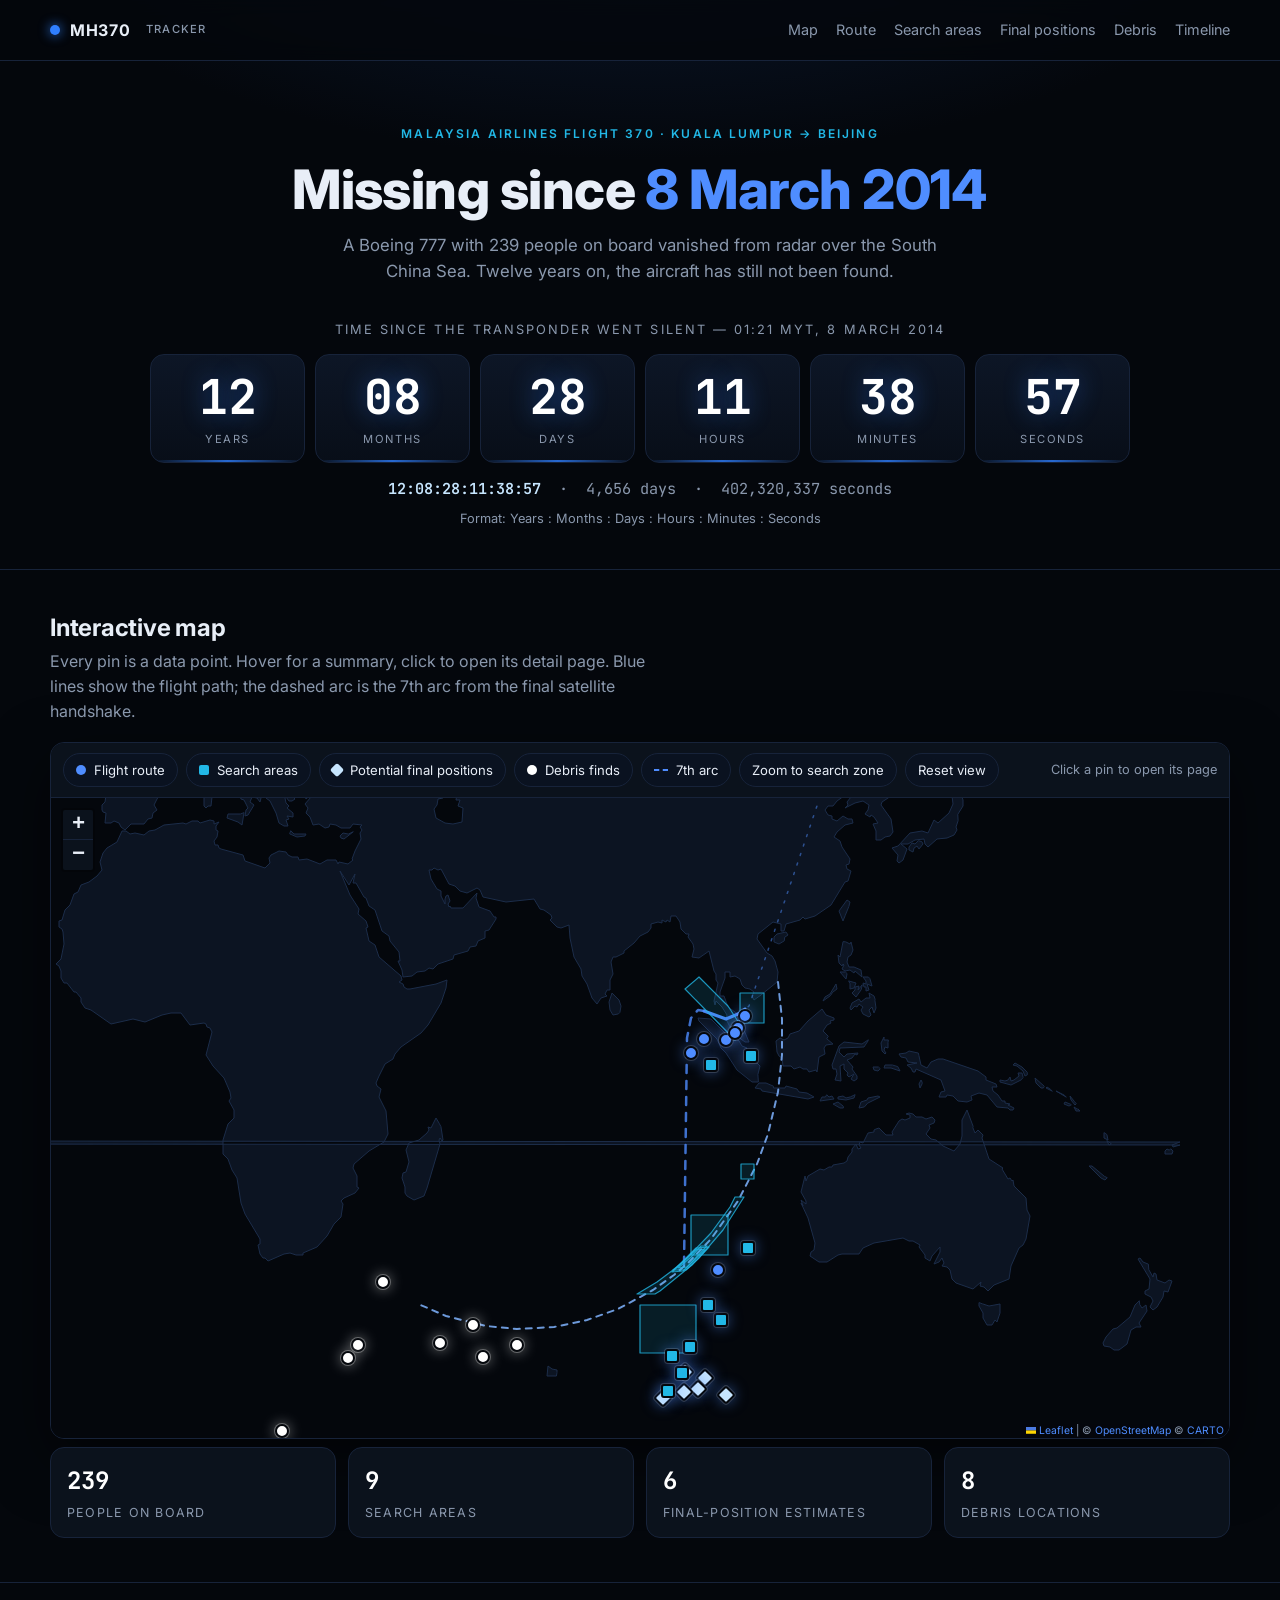
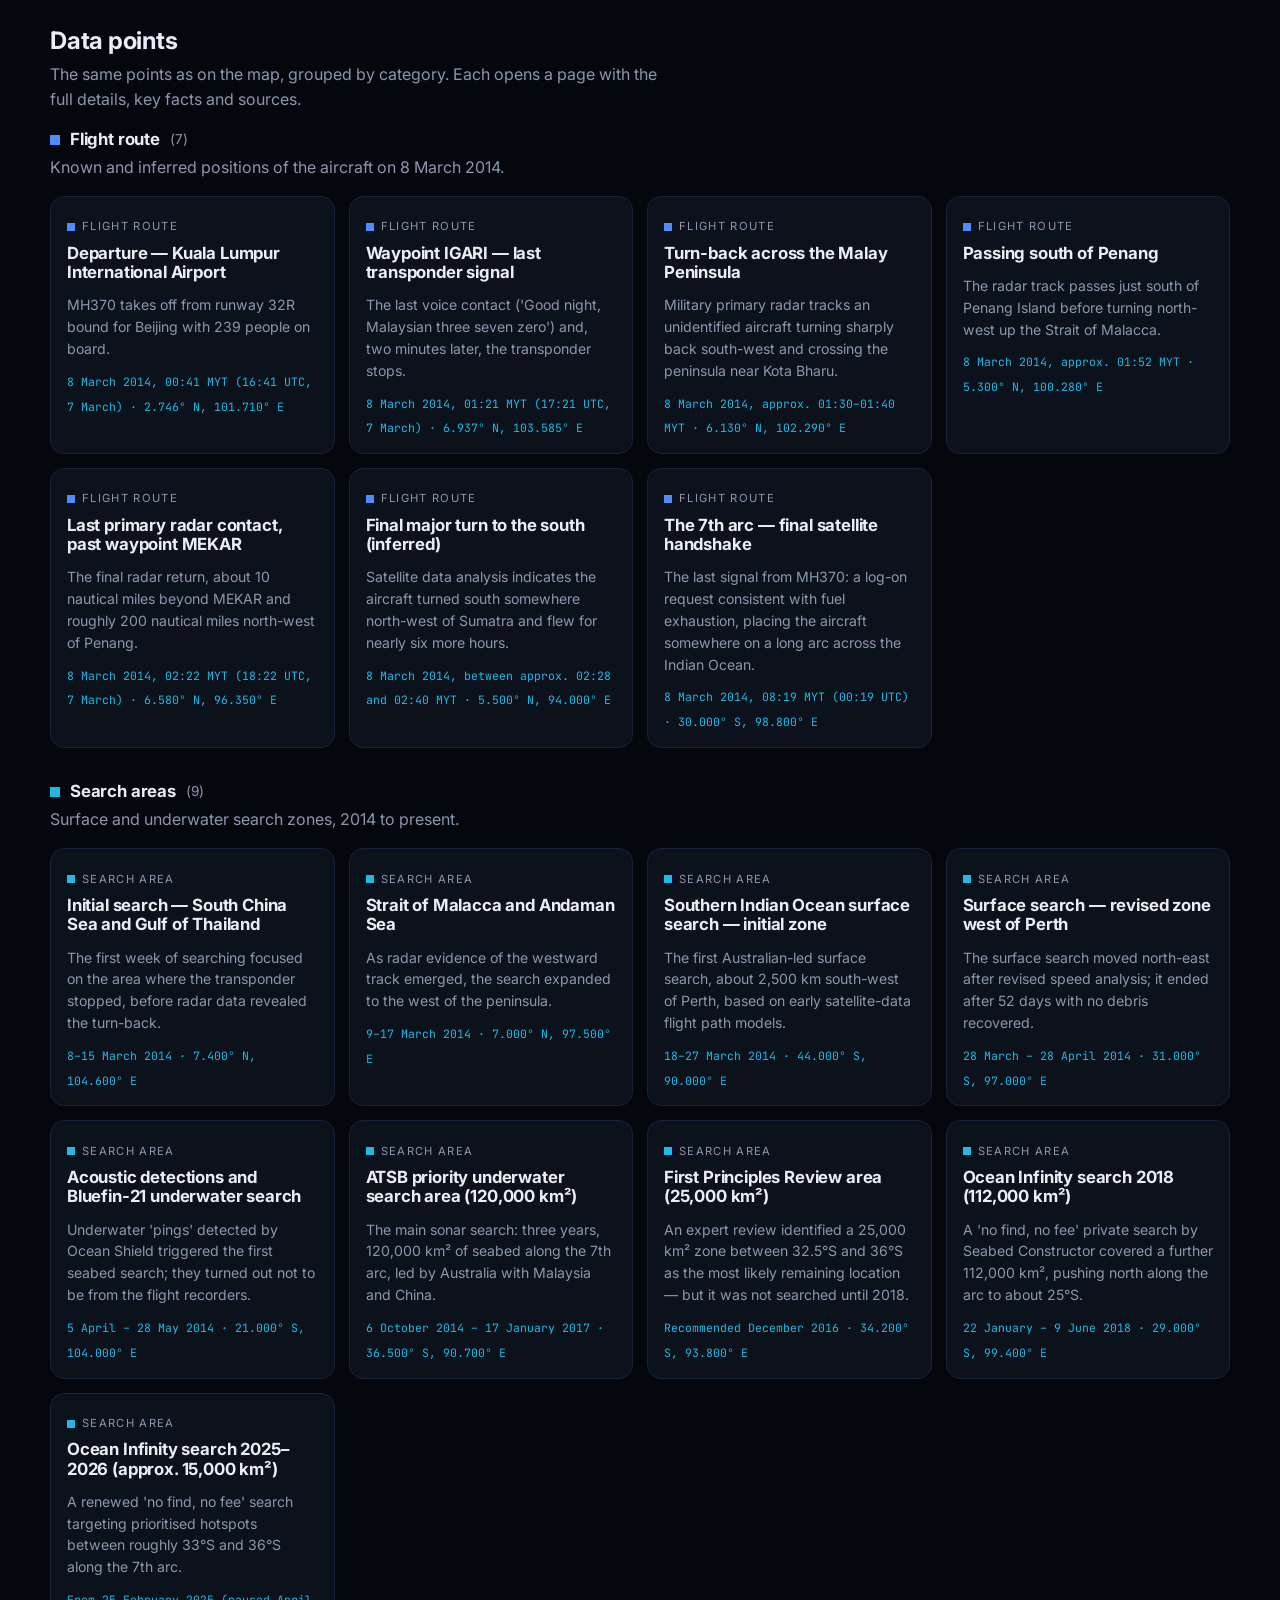
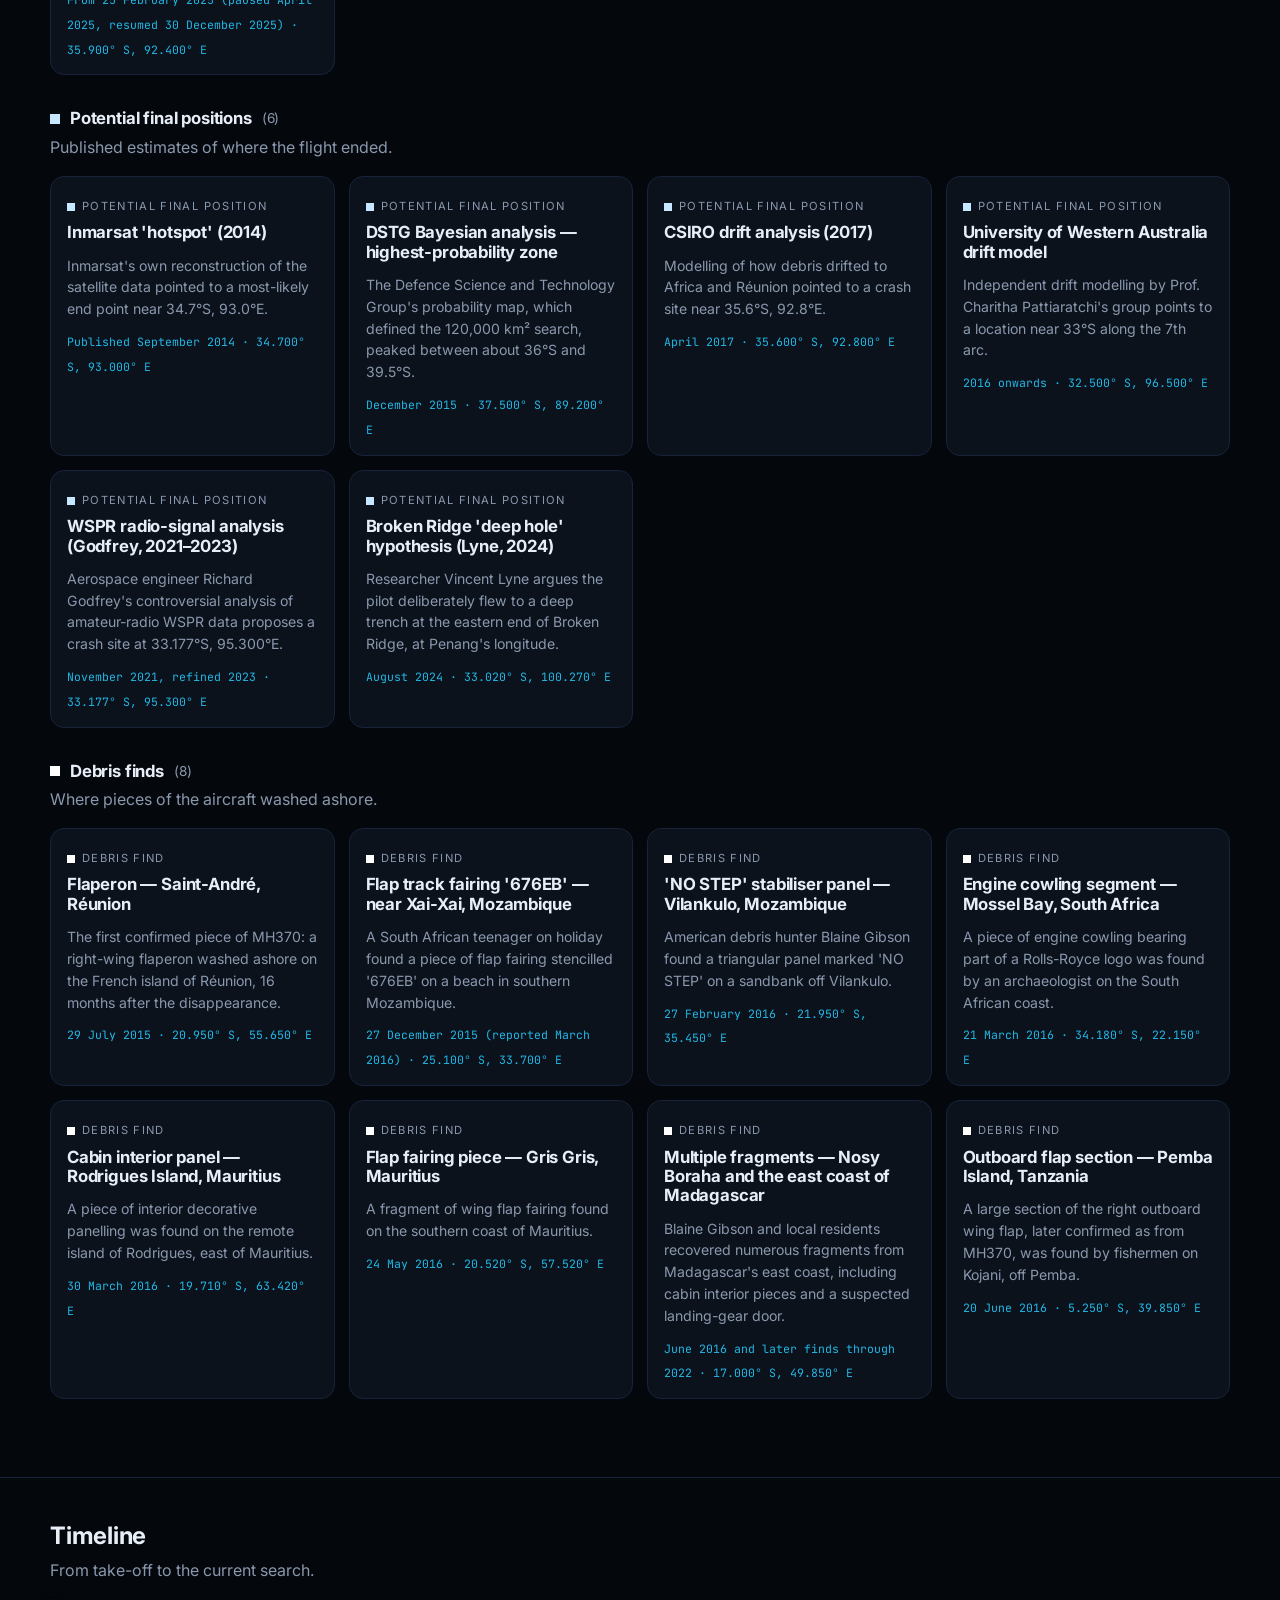
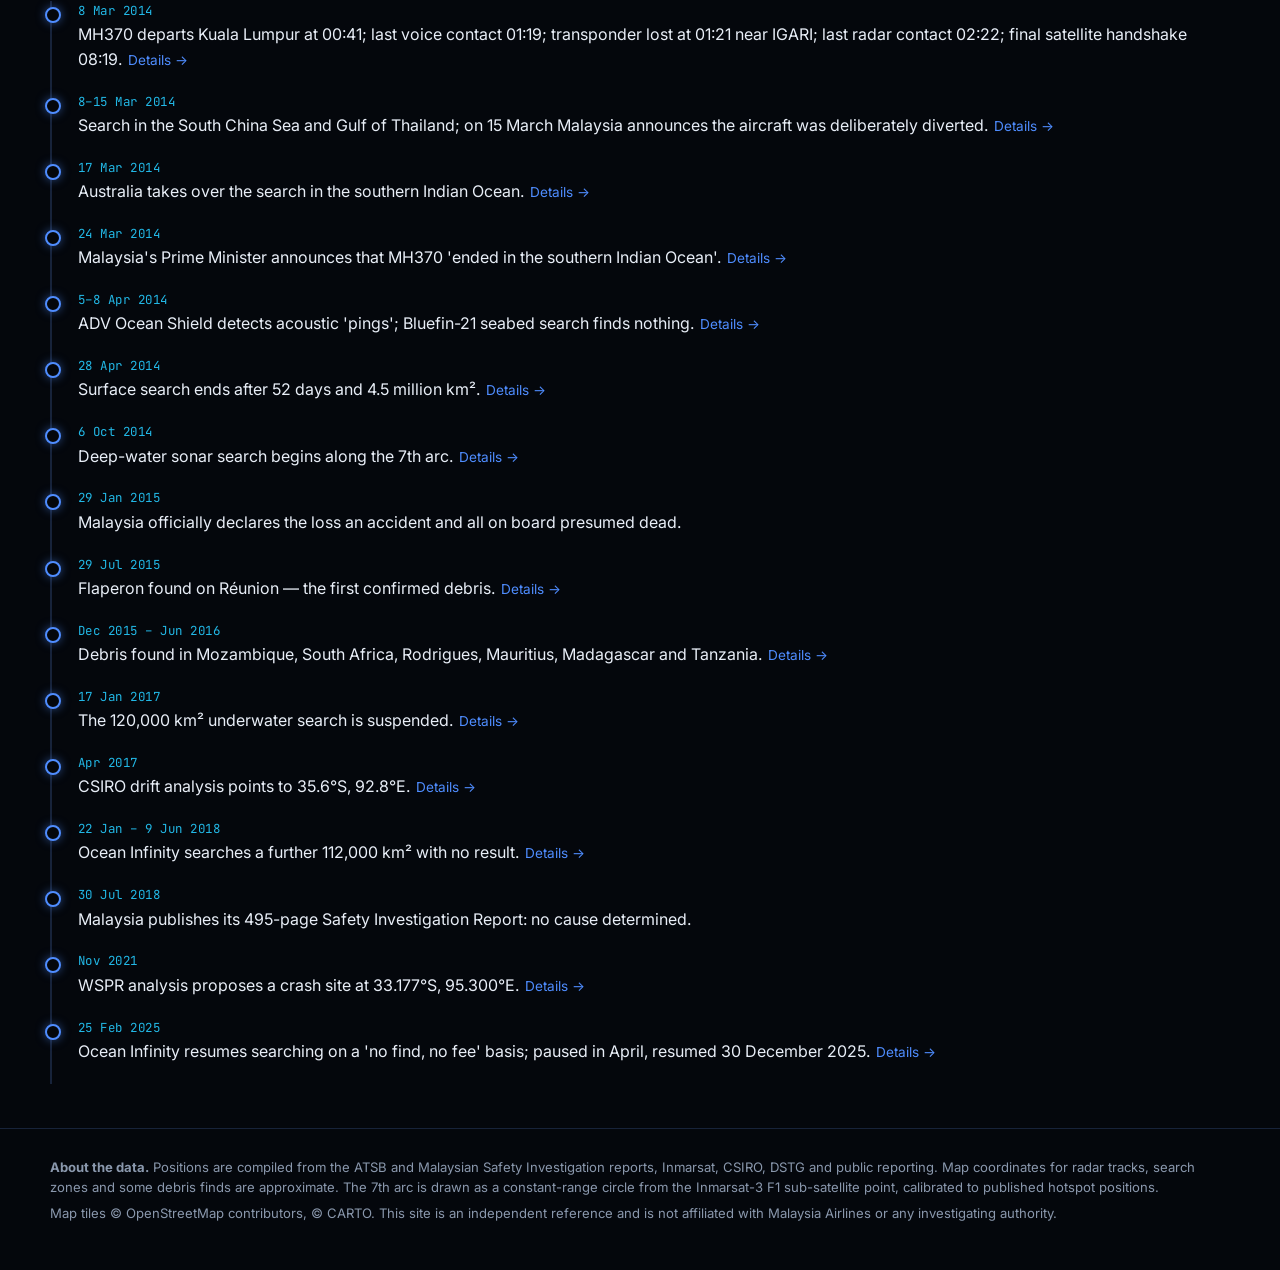
==== commit 185fed21: "Add coastline fallback layer beneath map tiles Natural Earth land polygons are drawn in a pane under" ====
--- a/index.html
+++ b/index.html
@@ -114,6 +114,7 @@
   <script src="vendor/leaflet/leaflet.js"></script>
   <script src="js/data.js"></script>
   <script src="js/geo.js"></script>
+  <script src="js/land.js"></script>
   <script src="js/app.js"></script>
 </body>
 </html>
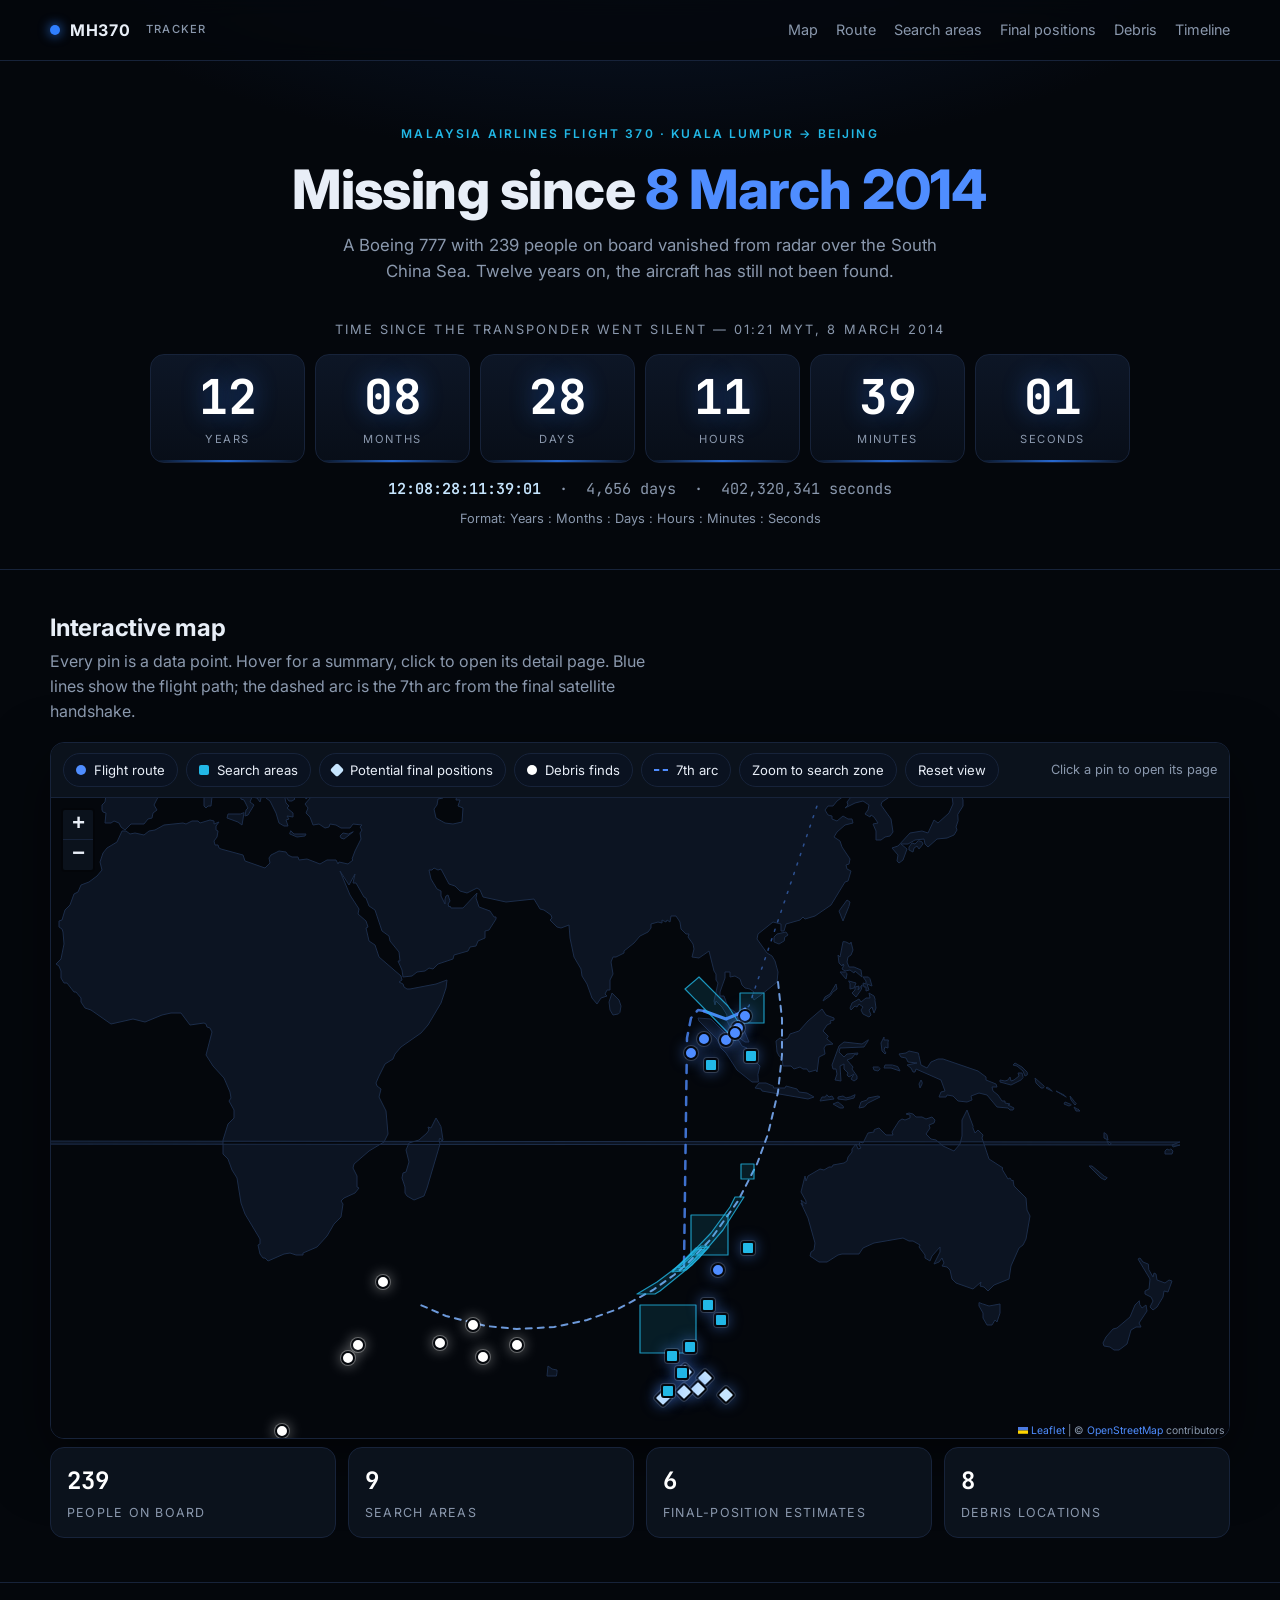
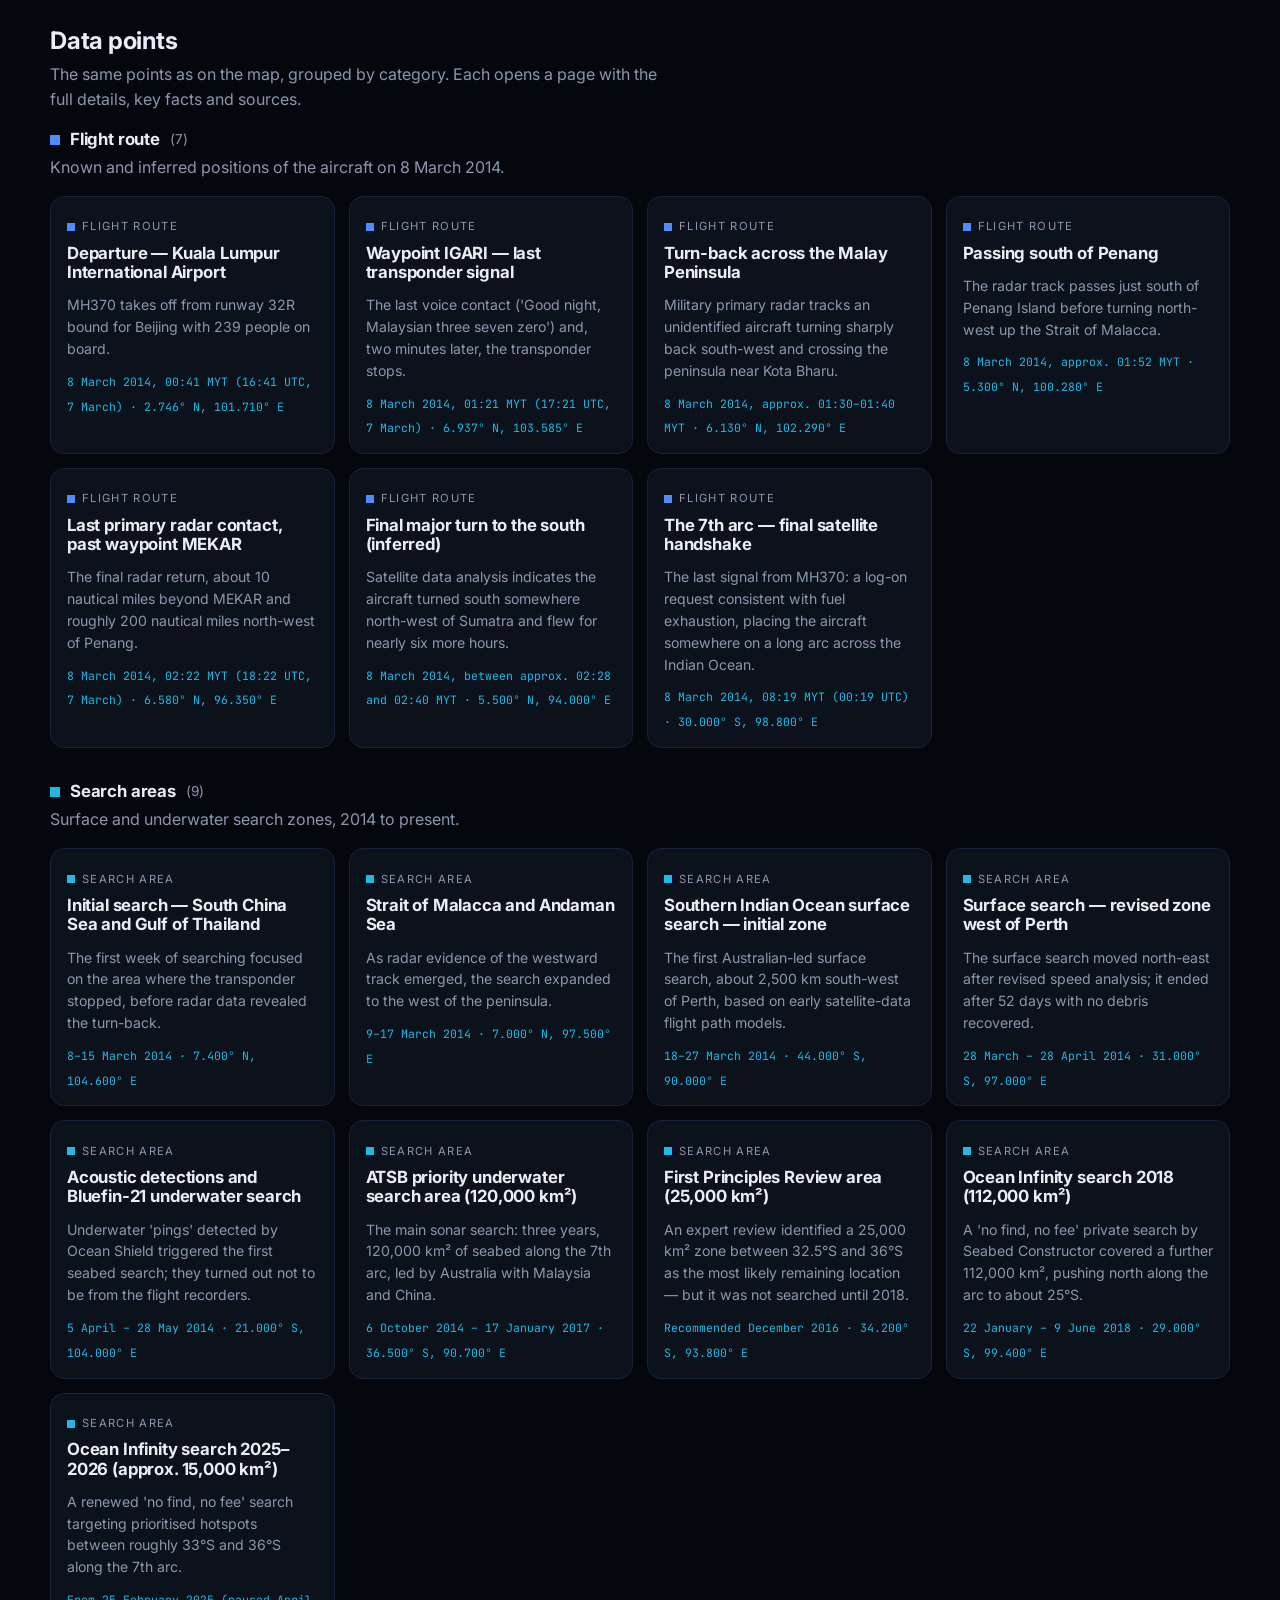
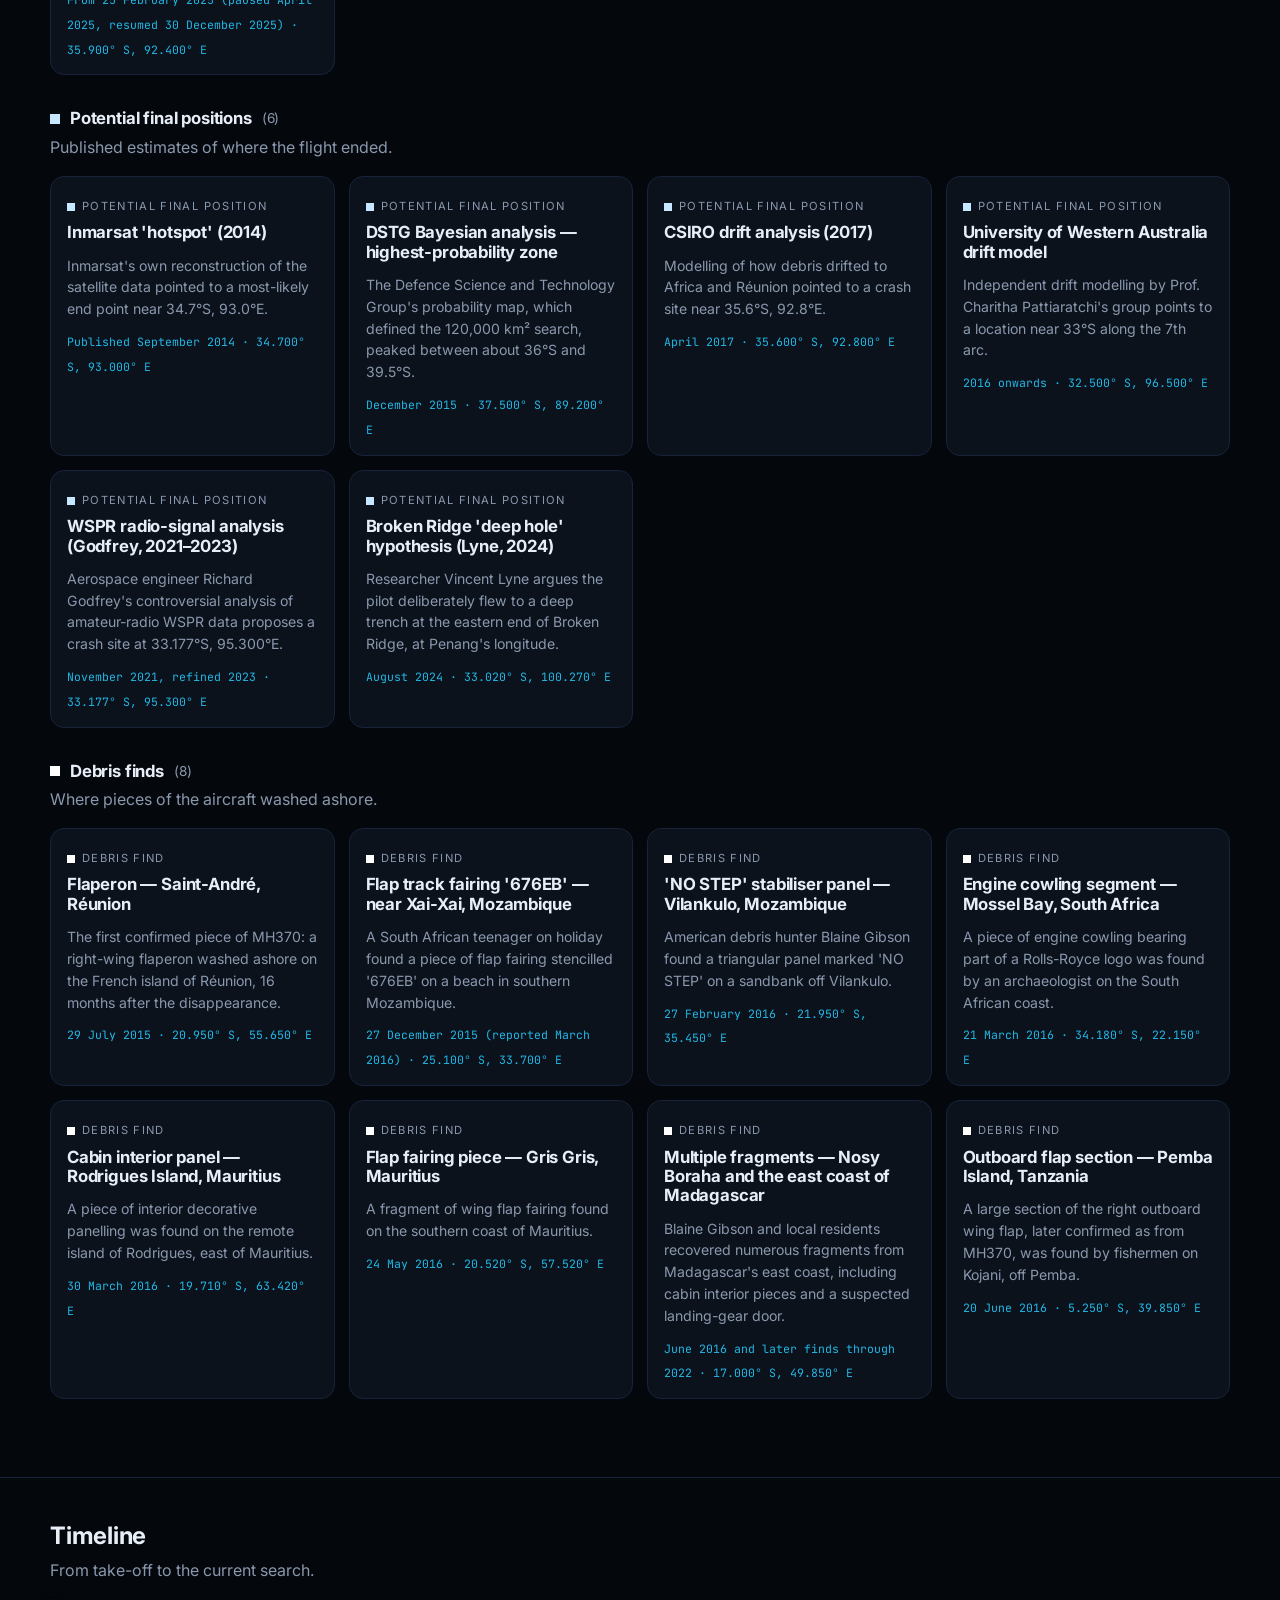
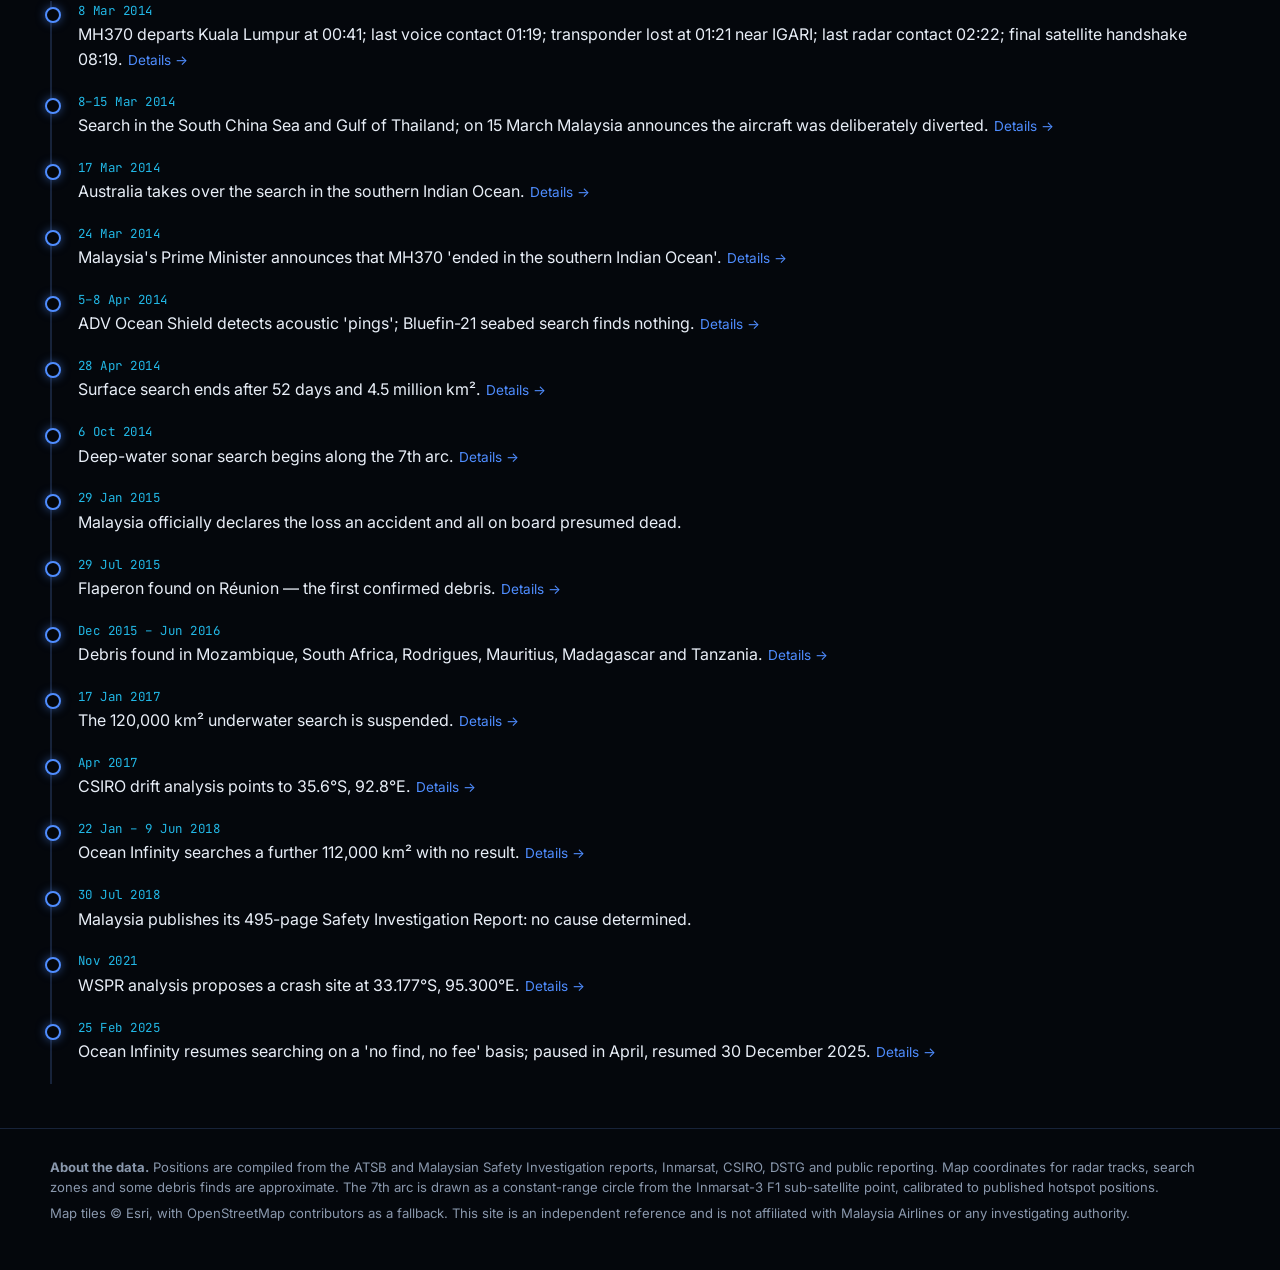
==== commit 567b9dec: "Replace CARTO basemap with Esri dark tiles and OpenStreetMap fallback CARTO's basemap tiles now requ" ====
--- a/index.html
+++ b/index.html
@@ -107,7 +107,7 @@
   <footer class="site-footer">
     <div class="container">
       <p><strong>About the data.</strong> Positions are compiled from the ATSB and Malaysian Safety Investigation reports, Inmarsat, CSIRO, DSTG and public reporting. Map coordinates for radar tracks, search zones and some debris finds are approximate. The 7th arc is drawn as a constant-range circle from the Inmarsat-3 F1 sub-satellite point, calibrated to published hotspot positions.</p>
-      <p>Map tiles © OpenStreetMap contributors, © CARTO. This site is an independent reference and is not affiliated with Malaysia Airlines or any investigating authority.</p>
+      <p>Map tiles © Esri, with OpenStreetMap contributors as a fallback. This site is an independent reference and is not affiliated with Malaysia Airlines or any investigating authority.</p>
     </div>
   </footer>
 
--- a/css/style.css
+++ b/css/style.css
@@ -138,6 +138,7 @@
 .chip .swatch.arc { background: transparent; border: 2px dashed var(--blue-2); width: 14px; height: 0; border-width: 2px 0 0 0; border-radius: 0; }
 
 /* Leaflet overrides for dark theme */
+.leaflet-tile-pane .osm-dark { filter: invert(1) hue-rotate(190deg) brightness(.75) contrast(1.05) saturate(.6); }
 .leaflet-container { font-family: var(--font); }
 .leaflet-control-zoom a { background: var(--panel) !important; color: var(--text) !important; border-color: var(--line) !important; }
 .leaflet-control-attribution { background: rgba(4, 7, 12, .75) !important; color: var(--muted) !important; font-size: .65rem !important; }
